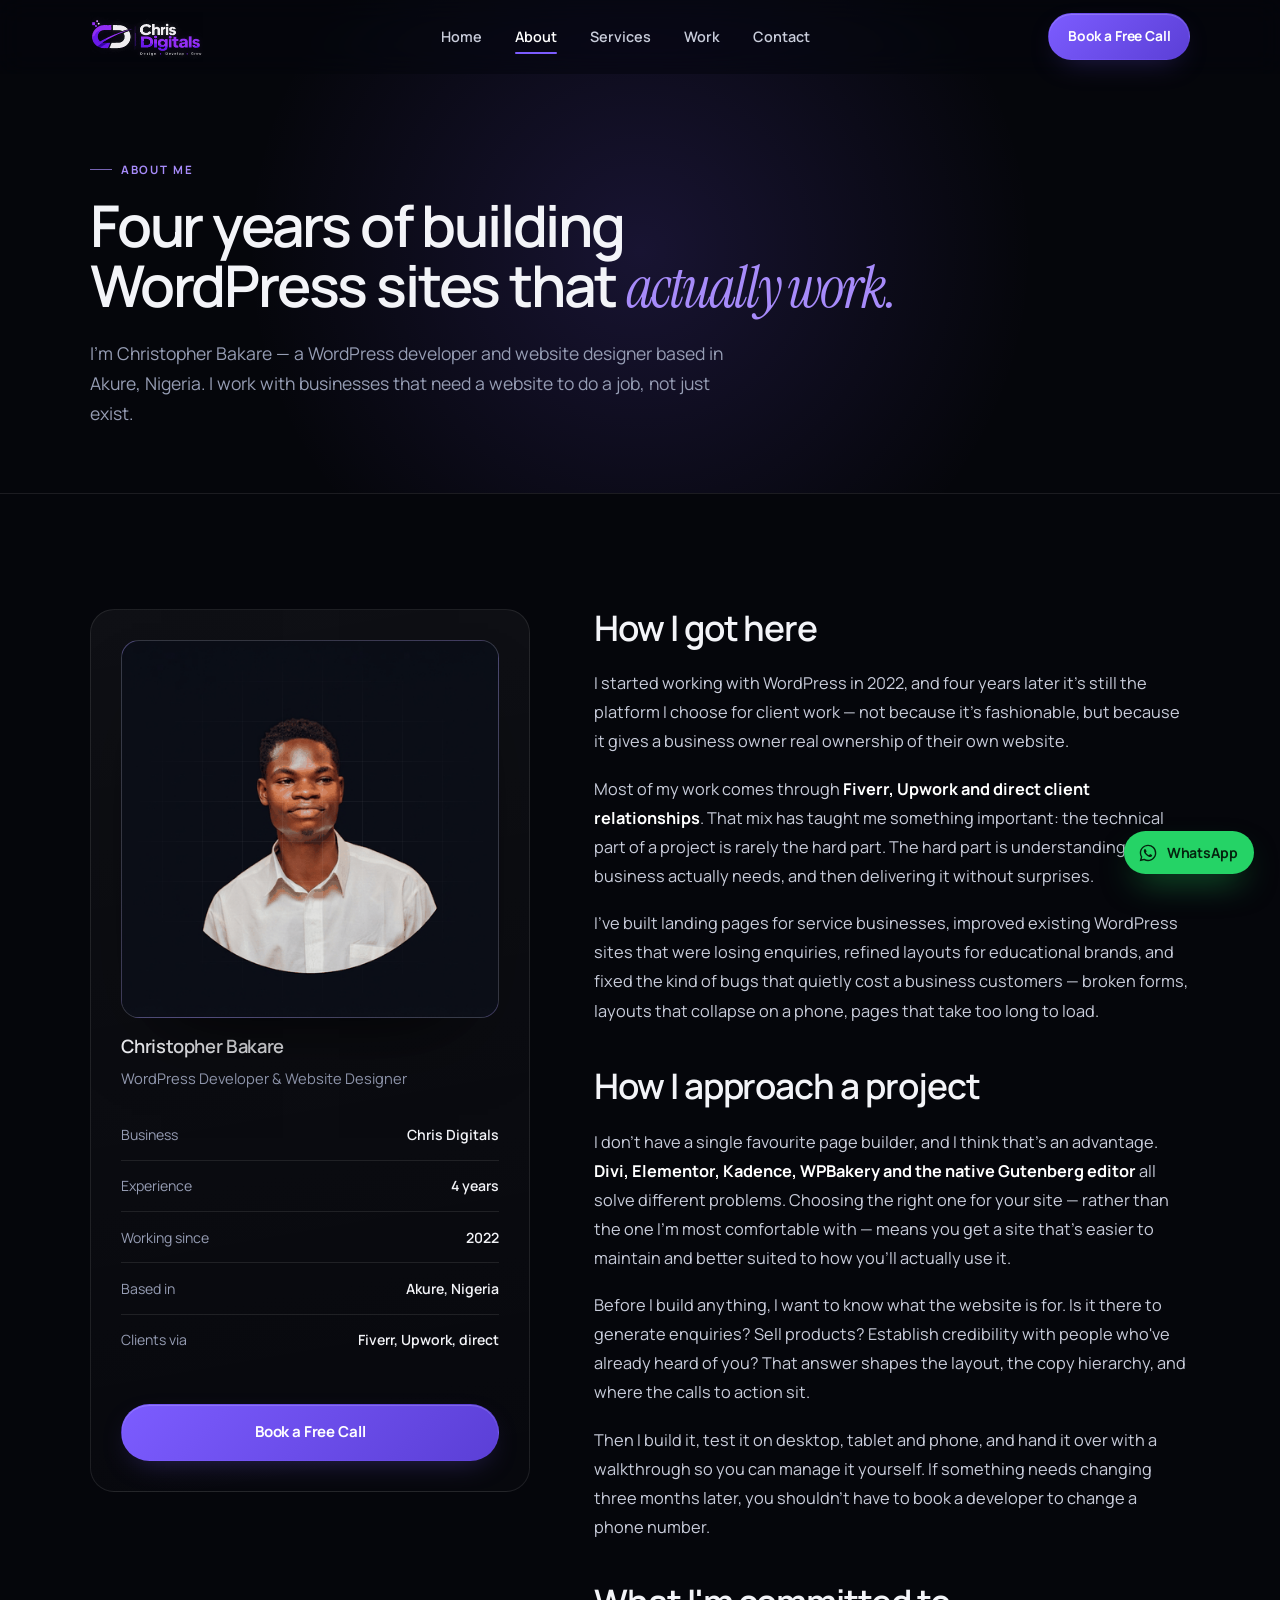
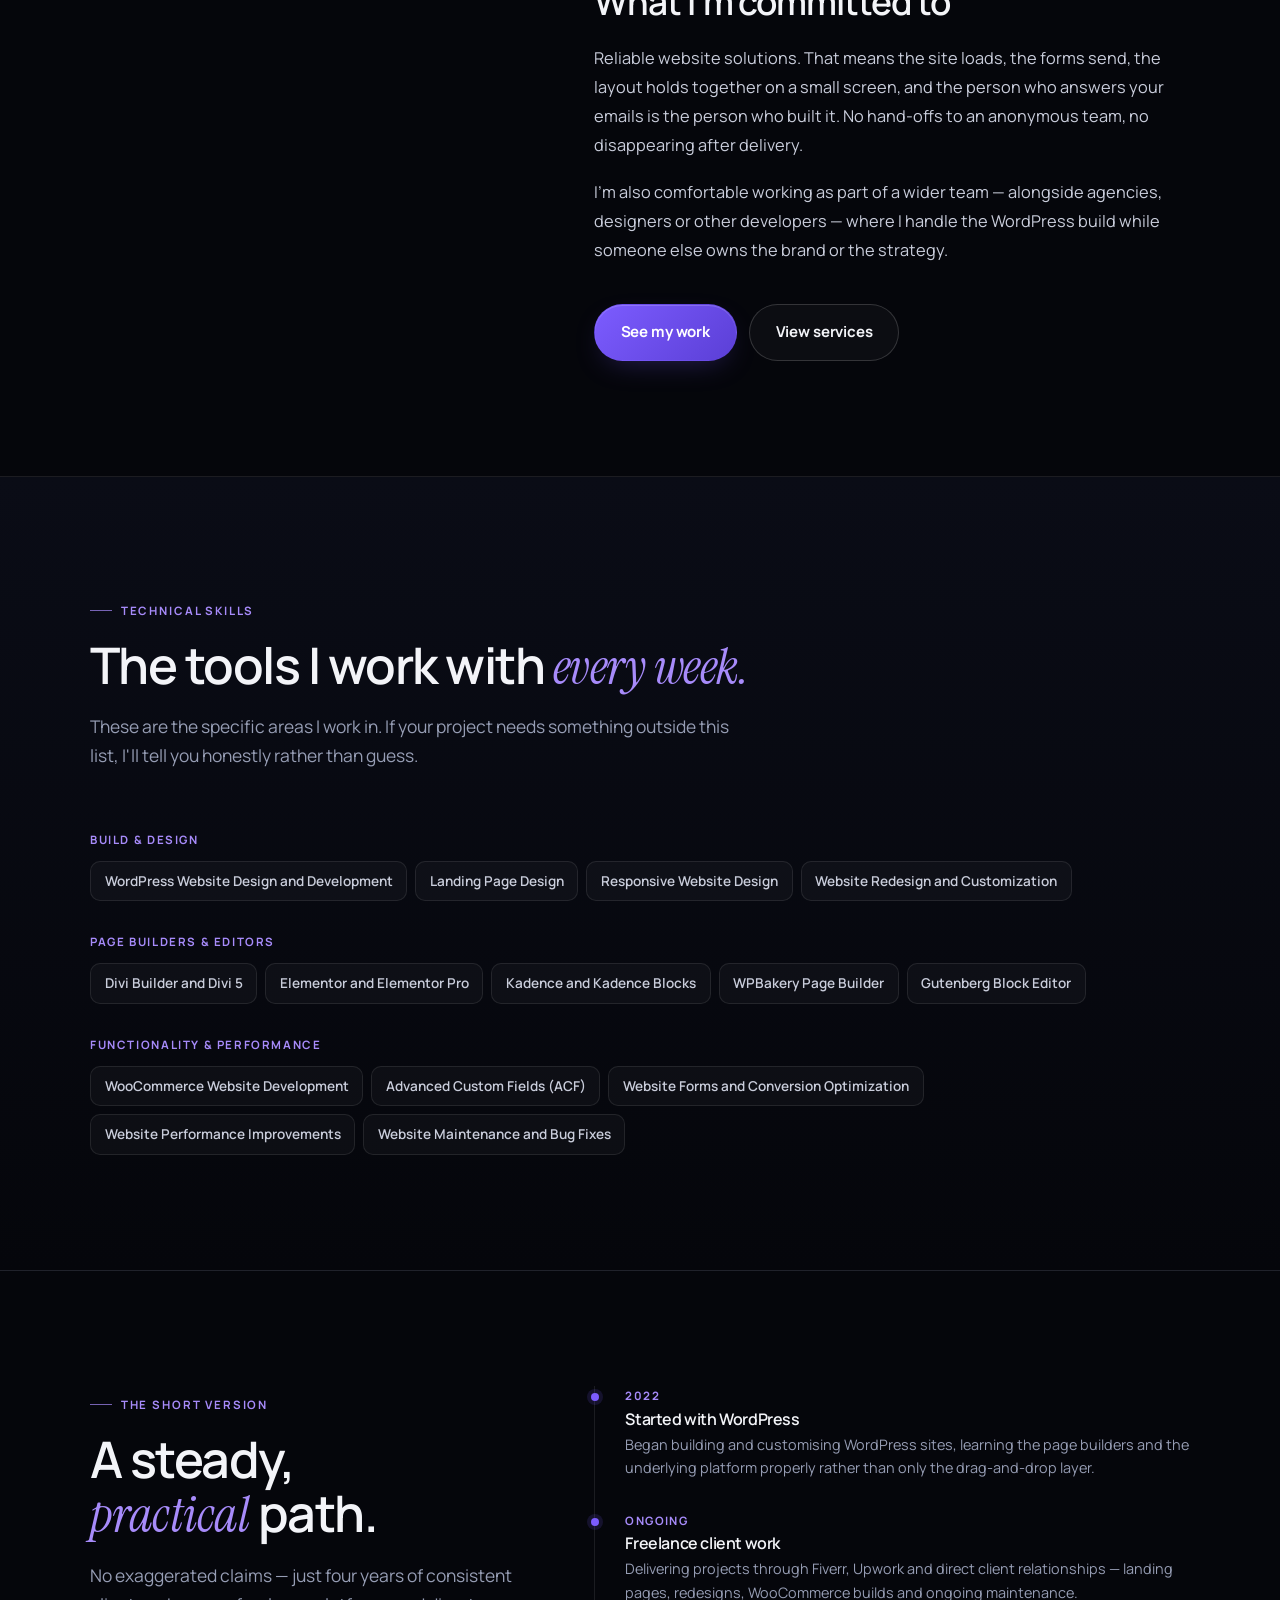
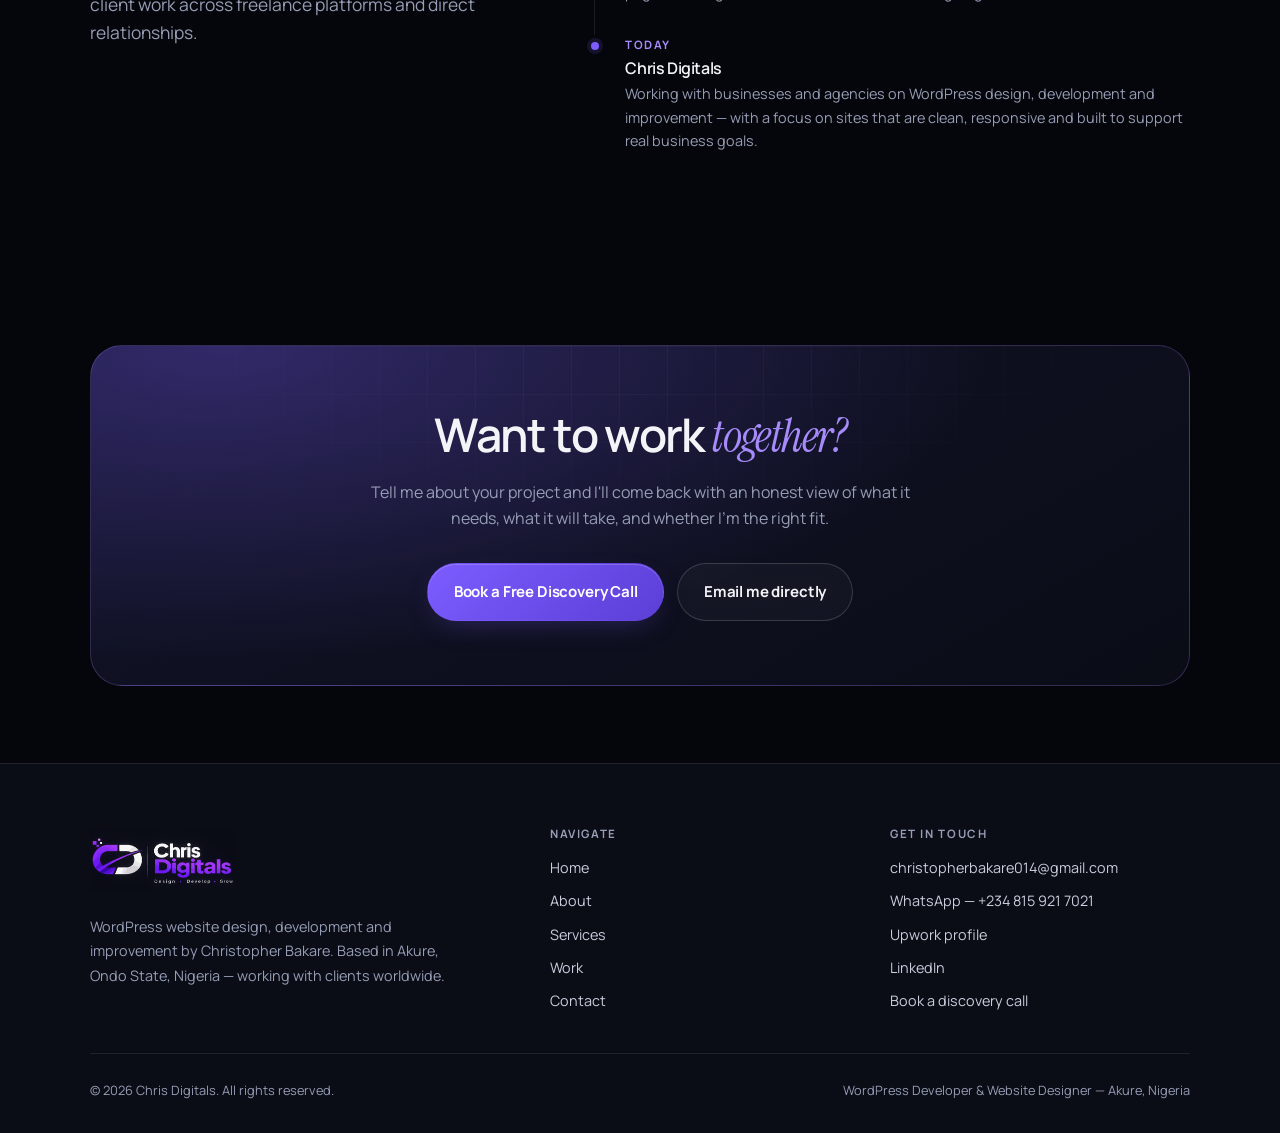
==== about.html @ 4fcf3aa7 "Initial commit: Chris Digitals portfolio website (v4) Five-page static portfolio site for Christophe" ====
<!DOCTYPE html>
<html lang="en">
<head>
<meta charset="utf-8">
<meta name="viewport" content="width=device-width, initial-scale=1">
<title>About Christopher Bakare — WordPress Developer in Akure, Nigeria</title>
<meta name="description" content="Meet Christopher Bakare, a WordPress developer and website designer with four years of practical experience. Divi, Elementor, Kadence, WooCommerce and ACF specialist working with businesses and agencies worldwide.">
<meta name="author" content="Christopher Bakare">
<meta name="robots" content="index, follow">
<link rel="canonical" href="https://chrisdigitals.com/about.html">

<meta property="og:type" content="profile">
<meta property="og:site_name" content="Chris Digitals">
<meta property="og:title" content="About Christopher Bakare — WordPress Developer">
<meta property="og:description" content="Four years of practical WordPress experience building, redesigning and improving websites for businesses worldwide.">
<meta property="og:url" content="https://chrisdigitals.com/about.html">
<meta property="og:image" content="https://chrisdigitals.com/images/og-image.jpg">
<meta name="twitter:card" content="summary_large_image">
<meta name="theme-color" content="#05060b">
<link rel="icon" href="data:image/svg+xml,%3Csvg xmlns='http://www.w3.org/2000/svg' viewBox='0 0 64 64'%3E%3Crect width='64' height='64' rx='14' fill='%237c5cff'/%3E%3Ctext x='32' y='44' font-family='Georgia,serif' font-size='34' fill='white' text-anchor='middle'%3EC%3C/text%3E%3C/svg%3E">

<link rel="preconnect" href="https://fonts.googleapis.com">
<link rel="preconnect" href="https://fonts.gstatic.com" crossorigin>
<link href="https://fonts.googleapis.com/css2?family=Manrope:wght@400;500;600;700;800&family=Instrument+Serif:ital@0;1&display=swap" rel="stylesheet">
<link rel="stylesheet" href="assets/css/styles.css">

<script type="application/ld+json">
{
  "@context": "https://schema.org",
  "@type": "Person",
  "name": "Christopher Bakare",
  "jobTitle": "WordPress Developer & Website Designer",
  "email": "christopherbakare014@gmail.com",
  "url": "https://chrisdigitals.com/about.html",
  "sameAs": ["https://linkedin.com/in/christopher-bakare-b3a78736a"],
  "worksFor": { "@type": "Organization", "name": "Chris Digitals" },
  "address": {
    "@type": "PostalAddress",
    "addressLocality": "Akure",
    "addressRegion": "Ondo State",
    "addressCountry": "NG"
  },
  "knowsAbout": [
    "WordPress Website Design and Development",
    "Divi Builder and Divi 5",
    "Elementor and Elementor Pro",
    "Kadence and Kadence Blocks",
    "WPBakery Page Builder",
    "Gutenberg Block Editor",
    "WooCommerce Website Development",
    "Advanced Custom Fields (ACF)",
    "Landing Page Design",
    "Website Redesign and Customization",
    "Website Maintenance and Bug Fixes",
    "Responsive Website Design",
    "Website Performance Improvements",
    "Website Forms and Conversion Optimization"
  ]
}
</script>
</head>
<body>
<a class="skip-link" href="#main">Skip to content</a>

<header class="site-header">
  <div class="container header__inner">
    <a class="brand" href="index.html">
      <img class="brand__logo" src="assets/images/logo-header.png" alt="Chris Digitals — WordPress Developer and Website Designer" width="113" height="50" decoding="async">
    </a>
    <nav class="nav" aria-label="Primary">
      <a class="nav__link" href="index.html">Home</a>
      <a class="nav__link" href="about.html" aria-current="page">About</a>
      <a class="nav__link" href="services.html">Services</a>
      <a class="nav__link" href="work.html">Work</a>
      <a class="nav__link" href="contact.html">Contact</a>
    </nav>
    <div class="header__actions">
      <a class="btn btn--primary btn--sm" href="contact.html">Book a Free Call</a>
      <button class="nav-toggle" type="button" aria-expanded="false" aria-controls="mobile-nav" aria-label="Open menu">
        <span></span><span></span><span></span>
      </button>
    </div>
  </div>
</header>

<nav class="mobile-nav" id="mobile-nav" aria-label="Mobile">
  <a href="index.html">Home</a>
  <a href="about.html" aria-current="page">About</a>
  <a href="services.html">Services</a>
  <a href="work.html">Work</a>
  <a href="contact.html">Contact</a>
  <a class="btn btn--primary btn--block" href="contact.html">Book a Free Discovery Call</a>
</nav>

<main id="main">

  <section class="page-hero">
    <div class="container">
      <div class="page-hero__inner">
        <span class="eyebrow">About me</span>
        <h1 class="page-hero__title">Four years of building WordPress sites that <em>actually work.</em></h1>
        <p class="page-hero__lead">
          I'm Christopher Bakare — a WordPress developer and website designer based in
          Akure, Nigeria. I work with businesses that need a website to do a job, not
          just exist.
        </p>
      </div>
    </div>
  </section>

  <section class="section">
    <div class="container">
      <div class="about-grid">
        <div class="about-side reveal">
          <div class="card">
            <div class="portrait" style="aspect-ratio:1/1;border-radius:18px;margin-bottom:1.2rem">
              <div class="portrait__grid" aria-hidden="true"></div>
              <img class="portrait__img" src="assets/images/christopher-bakare.png" alt="Christopher Bakare, WordPress Developer and Website Designer" width="500" height="500" loading="lazy" decoding="async">
            </div>
            <h2 class="card__title" style="font-size:1.15rem">Christopher Bakare</h2>
            <p class="card__text" style="margin-bottom:1.2rem">WordPress Developer &amp; Website Designer</p>

            <dl class="fact-list">
              <div class="fact"><dt>Business</dt><dd>Chris Digitals</dd></div>
              <div class="fact"><dt>Experience</dt><dd>4 years</dd></div>
              <div class="fact"><dt>Working since</dt><dd>2022</dd></div>
              <div class="fact"><dt>Based in</dt><dd>Akure, Nigeria</dd></div>
              <div class="fact"><dt>Clients via</dt><dd>Fiverr, <a href="https://www.upwork.com/freelancers/~013d6e500fb8a19889?mp_source=share" target="_blank" rel="noopener noreferrer">Upwork</a>, direct</dd></div>
            </dl>

            <a class="btn btn--primary btn--block" href="contact.html" style="margin-top:1.4rem">Book a Free Call</a>
          </div>
        </div>

        <div class="about-copy reveal">
          <h2 class="section__title" style="font-size:clamp(1.6rem,3vw,2.2rem);margin-bottom:1.4rem">
            How I got here
          </h2>

          <p>
            I started working with WordPress in 2022, and four years later it's still
            the platform I choose for client work — not because it's fashionable, but
            because it gives a business owner real ownership of their own website.
          </p>

          <p>
            Most of my work comes through <strong>Fiverr, Upwork and direct client
            relationships</strong>. That mix has taught me something important: the
            technical part of a project is rarely the hard part. The hard part is
            understanding what a business actually needs, and then delivering it
            without surprises.
          </p>

          <p>
            I've built landing pages for service businesses, improved existing
            WordPress sites that were losing enquiries, refined layouts for
            educational brands, and fixed the kind of bugs that quietly cost a
            business customers — broken forms, layouts that collapse on a phone,
            pages that take too long to load.
          </p>

          <h2 class="section__title" style="font-size:clamp(1.6rem,3vw,2.2rem);margin:2.6rem 0 1.4rem">
            How I approach a project
          </h2>

          <p>
            I don't have a single favourite page builder, and I think that's an
            advantage. <strong>Divi, Elementor, Kadence, WPBakery and the native
            Gutenberg editor</strong> all solve different problems. Choosing the right
            one for your site — rather than the one I'm most comfortable with — means
            you get a site that's easier to maintain and better suited to how you'll
            actually use it.
          </p>

          <p>
            Before I build anything, I want to know what the website is for. Is it
            there to generate enquiries? Sell products? Establish credibility with
            people who've already heard of you? That answer shapes the layout, the
            copy hierarchy, and where the calls to action sit.
          </p>

          <p>
            Then I build it, test it on desktop, tablet and phone, and hand it over
            with a walkthrough so you can manage it yourself. If something needs
            changing three months later, you shouldn't have to book a developer to
            change a phone number.
          </p>

          <h2 class="section__title" style="font-size:clamp(1.6rem,3vw,2.2rem);margin:2.6rem 0 1.4rem">
            What I'm committed to
          </h2>

          <p>
            Reliable website solutions. That means the site loads, the forms send,
            the layout holds together on a small screen, and the person who answers
            your emails is the person who built it. No hand-offs to an anonymous
            team, no disappearing after delivery.
          </p>

          <p>
            I'm also comfortable working as part of a wider team — alongside
            agencies, designers or other developers — where I handle the WordPress
            build while someone else owns the brand or the strategy.
          </p>

          <div style="margin-top:2.4rem;display:flex;flex-wrap:wrap;gap:0.8rem">
            <a class="btn btn--primary" href="work.html">See my work</a>
            <a class="btn btn--ghost" href="services.html">View services</a>
          </div>
        </div>
      </div>
    </div>
  </section>

  <!-- ============ SKILLS ============ -->
  <section class="section section--alt">
    <div class="container">
      <div class="section__head reveal">
        <span class="eyebrow">Technical skills</span>
        <h2 class="section__title">The tools I work with <em>every week.</em></h2>
        <p class="section__lead">
          These are the specific areas I work in. If your project needs something
          outside this list, I'll tell you honestly rather than guess.
        </p>
      </div>

      <div class="reveal">
        <div class="skill-group">
          <h3 class="skill-group__title">Build &amp; design</h3>
          <ul class="skill-list">
            <li>WordPress Website Design and Development</li>
            <li>Landing Page Design</li>
            <li>Responsive Website Design</li>
            <li>Website Redesign and Customization</li>
          </ul>
        </div>

        <div class="skill-group">
          <h3 class="skill-group__title">Page builders &amp; editors</h3>
          <ul class="skill-list">
            <li>Divi Builder and Divi 5</li>
            <li>Elementor and Elementor Pro</li>
            <li>Kadence and Kadence Blocks</li>
            <li>WPBakery Page Builder</li>
            <li>Gutenberg Block Editor</li>
          </ul>
        </div>

        <div class="skill-group">
          <h3 class="skill-group__title">Functionality &amp; performance</h3>
          <ul class="skill-list">
            <li>WooCommerce Website Development</li>
            <li>Advanced Custom Fields (ACF)</li>
            <li>Website Forms and Conversion Optimization</li>
            <li>Website Performance Improvements</li>
            <li>Website Maintenance and Bug Fixes</li>
          </ul>
        </div>
      </div>
    </div>
  </section>

  <!-- ============ TIMELINE ============ -->
  <section class="section">
    <div class="container">
      <div class="about-grid">
        <div class="reveal">
          <span class="eyebrow">The short version</span>
          <h2 class="section__title">A steady, <em>practical</em> path.</h2>
          <p class="section__lead">
            No exaggerated claims — just four years of consistent client work across
            freelance platforms and direct relationships.
          </p>
        </div>

        <div class="timeline reveal">
          <div class="timeline__item">
            <div class="timeline__year">2022</div>
            <h3 class="timeline__title">Started with WordPress</h3>
            <p class="timeline__text">
              Began building and customising WordPress sites, learning the page
              builders and the underlying platform properly rather than only the
              drag-and-drop layer.
            </p>
          </div>
          <div class="timeline__item">
            <div class="timeline__year">Ongoing</div>
            <h3 class="timeline__title">Freelance client work</h3>
            <p class="timeline__text">
              Delivering projects through Fiverr, Upwork and direct client
              relationships — landing pages, redesigns, WooCommerce builds and
              ongoing maintenance.
            </p>
          </div>
          <div class="timeline__item">
            <div class="timeline__year">Today</div>
            <h3 class="timeline__title">Chris Digitals</h3>
            <p class="timeline__text">
              Working with businesses and agencies on WordPress design, development
              and improvement — with a focus on sites that are clean, responsive and
              built to support real business goals.
            </p>
          </div>
        </div>
      </div>
    </div>
  </section>

  <section class="section section--tight">
    <div class="container">
      <div class="cta-band reveal">
        <h2 class="cta-band__title">Want to work <em>together?</em></h2>
        <p class="cta-band__text">
          Tell me about your project and I'll come back with an honest view of what
          it needs, what it will take, and whether I'm the right fit.
        </p>
        <div class="cta-band__actions">
          <a class="btn btn--primary" href="contact.html">Book a Free Discovery Call</a>
          <a class="btn btn--ghost" href="mailto:christopherbakare014@gmail.com">Email me directly</a>
        </div>
      </div>
    </div>
  </section>

</main>

<footer class="site-footer">
  <div class="container">
    <div class="footer__grid">
      <div>
        <a class="brand brand--footer" href="index.html">
          <img class="brand__logo" src="assets/images/logo-footer.png" alt="Chris Digitals — WordPress Developer and Website Designer" width="144" height="64" loading="lazy" decoding="async">
        </a>
        <p class="footer__about">
          WordPress website design, development and improvement by Christopher Bakare.
          Based in Akure, Ondo State, Nigeria — working with clients worldwide.
        </p>
      </div>
      <div>
        <h2 class="footer__title">Navigate</h2>
        <div class="footer__links">
          <a href="index.html">Home</a>
          <a href="about.html">About</a>
          <a href="services.html">Services</a>
          <a href="work.html">Work</a>
          <a href="contact.html">Contact</a>
        </div>
      </div>
      <div>
        <h2 class="footer__title">Get in touch</h2>
        <div class="footer__links">
          <a href="mailto:christopherbakare014@gmail.com">christopherbakare014@gmail.com</a>
          <a href="https://wa.me/2348159217021" target="_blank" rel="noopener noreferrer">WhatsApp — +234 815 921 7021</a>
          <a href="https://www.upwork.com/freelancers/~013d6e500fb8a19889?mp_source=share" target="_blank" rel="noopener noreferrer">Upwork profile</a>
          <a href="https://linkedin.com/in/christopher-bakare-b3a78736a" target="_blank" rel="noopener noreferrer">LinkedIn</a>
          <a href="contact.html">Book a discovery call</a>
        </div>
      </div>
    </div>
    <div class="footer__bottom">
      <span>&copy; <span data-year>2026</span> Chris Digitals. All rights reserved.</span>
      <span>WordPress Developer &amp; Website Designer — Akure, Nigeria</span>
    </div>
  </div>
</footer>

<a class="wa-float" href="https://wa.me/2348159217021" target="_blank" rel="noopener noreferrer" aria-label="Chat with Christopher Bakare on WhatsApp">
  <svg width="20" height="20" viewBox="0 0 24 24" fill="currentColor" aria-hidden="true"><path d="M12.04 2C6.58 2 2.13 6.45 2.13 11.91c0 1.75.46 3.46 1.32 4.96L2 22l5.25-1.38a9.9 9.9 0 004.79 1.22h.01c5.46 0 9.91-4.45 9.91-9.91 0-2.65-1.03-5.14-2.9-7.01A9.82 9.82 0 0012.04 2zm0 1.67c2.2 0 4.27.86 5.83 2.42a8.2 8.2 0 012.41 5.82c0 4.54-3.7 8.24-8.25 8.24a8.2 8.2 0 01-4.19-1.15l-.3-.18-3.12.82.83-3.04-.2-.31a8.19 8.19 0 01-1.26-4.38c0-4.54 3.7-8.24 8.25-8.24zM8.53 7.33c-.17 0-.44.06-.67.31-.23.25-.88.86-.88 2.1 0 1.23.9 2.42 1.03 2.59.13.17 1.75 2.8 4.23 3.81 2.06.84 2.48.67 2.93.63.45-.04 1.45-.59 1.65-1.16.2-.57.2-1.06.14-1.16-.06-.1-.23-.16-.48-.29-.25-.12-1.45-.72-1.68-.8-.23-.08-.39-.12-.56.13-.17.25-.64.8-.79.97-.14.16-.29.19-.54.06-.25-.12-1.05-.39-2-1.23-.74-.66-1.24-1.47-1.38-1.72-.14-.25-.02-.39.11-.51.11-.11.25-.29.37-.44.12-.14.16-.25.25-.41.08-.17.04-.31-.02-.44-.06-.12-.55-1.33-.76-1.82-.2-.48-.4-.42-.55-.42-.14 0-.3-.02-.46-.02z"/></svg>
  <span class="wa-float__label">WhatsApp</span>
</a>

<script src="assets/js/app.js" defer></script>
</body>
</html>
---- assets/css/styles.css ----
/* ==========================================================================
   Chris Digitals — Christopher Bakare
   WordPress Developer & Website Designer
   Design system + components
   --------------------------------------------------------------------------
   EDITING GUIDE
   - Colours, spacing, radii and type scale live in :root below.
   - Section styles are grouped and commented.
   - Nothing here is generated at runtime; safe to edit by hand.
   ========================================================================== */

/* ---------- 1. Tokens ---------- */
:root {
  /* Surfaces */
  --ink: #05060b;
  --navy: #0a0c16;
  --navy-2: #0e1120;
  --navy-3: #131728;
  --line: rgba(255, 255, 255, 0.09);
  --line-strong: rgba(255, 255, 255, 0.16);

  /* Text */
  --text: #f3f4f8;
  --text-soft: #c9cddb;
  --muted: #969db4;

  /* Accent */
  --violet: #7c5cff;
  --violet-2: #a78bfa;
  --violet-deep: #5b3fd6;
  --violet-glow: rgba(124, 92, 255, 0.35);

  /* Type */
  --font-sans: "Manrope", -apple-system, BlinkMacSystemFont, "Segoe UI", Roboto, Helvetica, Arial, sans-serif;
  --font-display: "Instrument Serif", "Iowan Old Style", Georgia, "Times New Roman", serif;

  /* Layout */
  --container: 1180px;
  --gutter: clamp(1.15rem, 4vw, 2.5rem);
  --radius-sm: 10px;
  --radius: 16px;
  --radius-lg: 24px;
  --radius-xl: 32px;

  /* Motion */
  --ease: cubic-bezier(0.22, 1, 0.36, 1);
  --dur: 0.55s;

  --header-h: 74px;
}

/* ---------- 2. Reset & base ---------- */
*,
*::before,
*::after { box-sizing: border-box; }

html {
  -webkit-text-size-adjust: 100%;
  scroll-behavior: smooth;
  scroll-padding-top: calc(var(--header-h) + 18px);
}

body {
  margin: 0;
  background: var(--ink);
  color: var(--text);
  font-family: var(--font-sans);
  font-size: 1rem;
  line-height: 1.65;
  font-weight: 400;
  -webkit-font-smoothing: antialiased;
  -moz-osx-font-smoothing: grayscale;
  overflow-x: hidden;
}

img, svg, video { max-width: 100%; display: block; }
img { height: auto; }

a { color: inherit; text-decoration: none; }

h1, h2, h3, h4 {
  margin: 0;
  font-weight: 600;
  line-height: 1.08;
  letter-spacing: -0.025em;
  text-wrap: balance;
}

p { margin: 0; }

ul, ol { margin: 0; padding: 0; list-style: none; }

button { font: inherit; color: inherit; }

::selection { background: var(--violet); color: #fff; }

:focus-visible {
  outline: 2px solid var(--violet-2);
  outline-offset: 3px;
  border-radius: 4px;
}

.skip-link {
  position: absolute;
  left: 1rem;
  top: -100px;
  z-index: 200;
  background: var(--violet);
  color: #fff;
  padding: 0.7rem 1.1rem;
  border-radius: 8px;
  font-weight: 700;
  transition: top 0.2s var(--ease);
}
.skip-link:focus { top: 1rem; }

/* ---------- 3. Layout helpers ---------- */
.container {
  width: 100%;
  max-width: var(--container);
  margin-inline: auto;
  padding-inline: var(--gutter);
}

.section {
  position: relative;
  padding-block: clamp(4.5rem, 9vw, 8rem);
}

.section--tight { padding-block: clamp(3rem, 6vw, 5rem); }

.section--alt {
  background: linear-gradient(180deg, var(--navy) 0%, var(--ink) 100%);
  border-block: 1px solid var(--line);
}

.section__head {
  max-width: 46rem;
  margin-bottom: clamp(2.5rem, 5vw, 4rem);
}

.section__head--center {
  margin-inline: auto;
  text-align: center;
}

.eyebrow {
  display: inline-flex;
  align-items: center;
  gap: 0.55rem;
  font-size: 0.72rem;
  font-weight: 700;
  letter-spacing: 0.16em;
  text-transform: uppercase;
  color: var(--violet-2);
  margin-bottom: 1.1rem;
}
.eyebrow::before {
  content: "";
  width: 22px;
  height: 1px;
  background: currentColor;
  opacity: 0.7;
}
.section__head--center .eyebrow::before { display: none; }

.section__title {
  font-size: clamp(2rem, 4.4vw, 3.15rem);
  letter-spacing: -0.03em;
}

.section__title em {
  font-family: var(--font-display);
  font-style: italic;
  font-weight: 400;
  letter-spacing: -0.01em;
  color: var(--violet-2);
}

.section__lead {
  margin-top: 1.15rem;
  color: var(--muted);
  font-size: clamp(1rem, 1.4vw, 1.09rem);
  max-width: 40rem;
}
.section__head--center .section__lead { margin-inline: auto; }

/* ---------- 4. Buttons ---------- */
.btn {
  --btn-bg: var(--violet);
  --btn-fg: #fff;
  position: relative;
  display: inline-flex;
  align-items: center;
  justify-content: center;
  gap: 0.6rem;
  padding: 0.95rem 1.6rem;
  border: 1px solid transparent;
  border-radius: 999px;
  background: var(--btn-bg);
  color: var(--btn-fg);
  font-size: 0.94rem;
  font-weight: 700;
  letter-spacing: -0.01em;
  cursor: pointer;
  transition: transform 0.25s var(--ease), box-shadow 0.25s var(--ease),
    background-color 0.25s var(--ease), border-color 0.25s var(--ease), color 0.25s var(--ease);
  white-space: nowrap;
}

.btn:hover { transform: translateY(-2px); }
.btn:active { transform: translateY(0); }

.btn--primary {
  background: linear-gradient(135deg, var(--violet) 0%, var(--violet-deep) 100%);
  box-shadow: 0 10px 30px -12px var(--violet-glow), inset 0 1px 0 rgba(255, 255, 255, 0.18);
}
.btn--primary:hover {
  box-shadow: 0 18px 40px -14px var(--violet-glow), inset 0 1px 0 rgba(255, 255, 255, 0.24);
}

.btn--ghost {
  background: rgba(255, 255, 255, 0.03);
  border-color: var(--line-strong);
  color: var(--text);
  backdrop-filter: blur(6px);
}
.btn--ghost:hover {
  background: rgba(255, 255, 255, 0.07);
  border-color: rgba(255, 255, 255, 0.3);
}

.btn--sm { padding: 0.7rem 1.15rem; font-size: 0.86rem; }
.btn--block { width: 100%; }

.btn .arrow {
  transition: transform 0.3s var(--ease);
}
.btn:hover .arrow { transform: translateX(3px); }

.link-arrow {
  display: inline-flex;
  align-items: center;
  gap: 0.45rem;
  font-weight: 700;
  font-size: 0.92rem;
  color: var(--violet-2);
  transition: gap 0.25s var(--ease), color 0.25s var(--ease);
}
.link-arrow:hover { gap: 0.75rem; color: #fff; }

/* ---------- 5. Header ---------- */
.site-header {
  position: fixed;
  inset: 0 0 auto 0;
  z-index: 100;
  height: var(--header-h);
  display: flex;
  align-items: center;
  background: rgba(5, 6, 11, 0.55);
  border-bottom: 1px solid transparent;
  backdrop-filter: blur(14px) saturate(140%);
  -webkit-backdrop-filter: blur(14px) saturate(140%);
  transition: background-color 0.3s var(--ease), border-color 0.3s var(--ease);
}
.site-header.is-scrolled {
  background: rgba(5, 6, 11, 0.88);
  border-bottom-color: var(--line);
}

.header__inner {
  display: flex;
  align-items: center;
  justify-content: space-between;
  gap: 1.5rem;
  width: 100%;
}

.brand {
  display: inline-flex;
  align-items: center;
  gap: 0.7rem;
  flex-shrink: 0;
  text-decoration: none;
  border-radius: 8px;
  transition: opacity 0.25s var(--ease), transform 0.25s var(--ease);
}
.brand:hover { opacity: 0.88; }
.brand:active { transform: scale(0.985); }

/* Logo image lockup — replaces the text wordmark in header + footer */
.brand__logo {
  display: block;
  width: auto;
  height: 50px;
  /* keeps the artwork crisp on retina without upscaling past its 2x source */
  max-width: 100%;
  object-fit: contain;
  object-position: left center;
}
.brand--footer .brand__logo { height: 64px; }

.nav { display: flex; align-items: center; gap: 0.35rem; }

.nav__link {
  position: relative;
  padding: 0.5rem 0.85rem;
  font-size: 0.9rem;
  font-weight: 600;
  color: var(--text-soft);
  border-radius: 8px;
  transition: color 0.2s var(--ease), background-color 0.2s var(--ease);
}
.nav__link:hover { color: #fff; background: rgba(255, 255, 255, 0.05); }
.nav__link[aria-current="page"] { color: #fff; }
.nav__link[aria-current="page"]::after {
  content: "";
  position: absolute;
  left: 0.85rem;
  right: 0.85rem;
  bottom: 0.15rem;
  height: 2px;
  border-radius: 2px;
  background: var(--violet);
}

.header__actions { display: flex; align-items: center; gap: 0.75rem; }

.nav-toggle {
  display: none;
  width: 42px;
  height: 42px;
  border: 1px solid var(--line-strong);
  border-radius: 11px;
  background: rgba(255, 255, 255, 0.03);
  cursor: pointer;
  padding: 0;
  place-items: center;
}
.nav-toggle span {
  display: block;
  width: 17px;
  height: 1.5px;
  background: var(--text);
  border-radius: 2px;
  transition: transform 0.3s var(--ease), opacity 0.2s var(--ease);
}
.nav-toggle span + span { margin-top: 4.5px; }
.nav-toggle[aria-expanded="true"] span:nth-child(1) { transform: translateY(6px) rotate(45deg); }
.nav-toggle[aria-expanded="true"] span:nth-child(2) { opacity: 0; }
.nav-toggle[aria-expanded="true"] span:nth-child(3) { transform: translateY(-6px) rotate(-45deg); }

/* Mobile drawer */
.mobile-nav {
  position: fixed;
  inset: var(--header-h) 0 auto 0;
  z-index: 99;
  background: rgba(8, 9, 17, 0.98);
  border-bottom: 1px solid var(--line);
  padding: 1.25rem var(--gutter) 1.75rem;
  display: none;
  flex-direction: column;
  gap: 0.25rem;
  backdrop-filter: blur(18px);
  max-height: calc(100dvh - var(--header-h));
  overflow-y: auto;
}
.mobile-nav.is-open { display: flex; }
.mobile-nav a {
  padding: 0.85rem 0.25rem;
  font-size: 1.05rem;
  font-weight: 600;
  color: var(--text-soft);
  border-bottom: 1px solid var(--line);
}
.mobile-nav a[aria-current="page"] { color: var(--violet-2); }
.mobile-nav .btn { margin-top: 1.1rem; }

/* ---------- 6. Hero ---------- */
.hero {
  position: relative;
  padding-top: calc(var(--header-h) + clamp(3rem, 7vw, 5.5rem));
  padding-bottom: clamp(3.5rem, 7vw, 6rem);
  overflow: hidden;
  isolation: isolate;
}

.hero__bg {
  position: absolute;
  inset: 0;
  z-index: -1;
  pointer-events: none;
}
.hero__bg::before {
  content: "";
  position: absolute;
  top: -22%;
  right: -12%;
  width: 62vw;
  height: 62vw;
  max-width: 820px;
  max-height: 820px;
  background: radial-gradient(circle at 50% 50%, rgba(124, 92, 255, 0.22) 0%, rgba(124, 92, 255, 0.06) 42%, transparent 68%);
  filter: blur(10px);
}
.hero__bg::after {
  content: "";
  position: absolute;
  inset: 0;
  background-image: linear-gradient(rgba(255, 255, 255, 0.028) 1px, transparent 1px),
    linear-gradient(90deg, rgba(255, 255, 255, 0.028) 1px, transparent 1px);
  background-size: 64px 64px;
  mask-image: radial-gradient(ellipse 80% 60% at 50% 0%, #000 20%, transparent 75%);
  -webkit-mask-image: radial-gradient(ellipse 80% 60% at 50% 0%, #000 20%, transparent 75%);
}

.hero__grid {
  display: grid;
  grid-template-columns: minmax(0, 1.08fr) minmax(0, 0.92fr);
  gap: clamp(2.5rem, 5vw, 4.5rem);
  align-items: center;
}

.hero__badge {
  display: inline-flex;
  align-items: center;
  gap: 0.6rem;
  padding: 0.42rem 0.9rem 0.42rem 0.55rem;
  border: 1px solid var(--line-strong);
  border-radius: 999px;
  background: rgba(255, 255, 255, 0.035);
  font-size: 0.78rem;
  font-weight: 600;
  color: var(--text-soft);
  margin-bottom: 1.6rem;
}
.hero__badge .dot {
  width: 7px;
  height: 7px;
  border-radius: 50%;
  background: #4ade80;
  box-shadow: 0 0 0 3px rgba(74, 222, 128, 0.16);
  animation: pulse 2.6s ease-in-out infinite;
}
@keyframes pulse {
  0%, 100% { box-shadow: 0 0 0 3px rgba(74, 222, 128, 0.16); }
  50% { box-shadow: 0 0 0 6px rgba(74, 222, 128, 0.05); }
}

.hero__title {
  font-size: clamp(2.5rem, 5.6vw, 4.15rem);
  letter-spacing: -0.038em;
  line-height: 1.02;
}
.hero__title em {
  font-family: var(--font-display);
  font-style: italic;
  font-weight: 400;
  letter-spacing: -0.015em;
  background: linear-gradient(100deg, #fff 10%, var(--violet-2) 55%, #8b6bff 95%);
  -webkit-background-clip: text;
  background-clip: text;
  color: transparent;
  padding-right: 0.06em;
}

.hero__lead {
  margin-top: 1.5rem;
  max-width: 33rem;
  font-size: clamp(1rem, 1.5vw, 1.12rem);
  color: var(--muted);
  line-height: 1.7;
}

.hero__actions {
  display: flex;
  flex-wrap: wrap;
  gap: 0.85rem;
  margin-top: 2.1rem;
}

.hero__meta {
  display: flex;
  flex-wrap: wrap;
  gap: 0.5rem 1.6rem;
  margin-top: 2.4rem;
  padding-top: 1.6rem;
  border-top: 1px solid var(--line);
}
.hero__meta li {
  display: flex;
  align-items: center;
  gap: 0.5rem;
  font-size: 0.84rem;
  color: var(--muted);
  font-weight: 500;
}
.hero__meta svg { color: var(--violet-2); flex-shrink: 0; }

/* Hero visual */
.hero__visual {
  position: relative;
  min-height: 420px;
}

.portrait {
  position: relative;
  width: min(100%, 400px);
  margin-inline: auto;
  aspect-ratio: 4 / 4.6;
  border-radius: var(--radius-xl);
  border: 1px solid var(--line-strong);
  background:
    radial-gradient(120% 90% at 20% 0%, rgba(124, 92, 255, 0.28) 0%, transparent 55%),
    radial-gradient(90% 80% at 90% 100%, rgba(91, 63, 214, 0.22) 0%, transparent 60%),
    linear-gradient(160deg, #14182b 0%, #0a0c16 100%);
  overflow: hidden;
  box-shadow: 0 40px 80px -40px rgba(0, 0, 0, 0.9), inset 0 1px 0 rgba(255, 255, 255, 0.07);
}

/* Replace the monogram block below with:
   <img src="images/christopher-bakare.jpg" alt="Christopher Bakare, WordPress developer" class="portrait__img"> */
.portrait__img {
  width: 100%;
  height: 100%;
  object-fit: cover;
}

.portrait__placeholder {
  position: absolute;
  inset: 0;
  display: grid;
  place-items: center;
  text-align: center;
  padding: 2rem;
}
.portrait__monogram {
  font-family: var(--font-display);
  font-size: clamp(5rem, 12vw, 7.5rem);
  line-height: 1;
  letter-spacing: -0.02em;
  color: rgba(255, 255, 255, 0.9);
  text-shadow: 0 20px 60px rgba(124, 92, 255, 0.5);
}
.portrait__hint {
  margin-top: 1rem;
  font-size: 0.7rem;
  letter-spacing: 0.14em;
  text-transform: uppercase;
  color: rgba(255, 255, 255, 0.42);
  font-weight: 600;
}
.portrait__grid {
  position: absolute;
  inset: 0;
  background-image: linear-gradient(rgba(255, 255, 255, 0.05) 1px, transparent 1px),
    linear-gradient(90deg, rgba(255, 255, 255, 0.05) 1px, transparent 1px);
  background-size: 40px 40px;
  mask-image: radial-gradient(circle at 50% 50%, #000 10%, transparent 72%);
  -webkit-mask-image: radial-gradient(circle at 50% 50%, #000 10%, transparent 72%);
  pointer-events: none;
}

.portrait__tag {
  position: absolute;
  left: 1rem;
  bottom: 1rem;
  right: 1rem;
  display: flex;
  align-items: center;
  justify-content: space-between;
  gap: 0.75rem;
  padding: 0.7rem 0.9rem;
  border-radius: 14px;
  background: rgba(8, 9, 17, 0.72);
  border: 1px solid var(--line-strong);
  backdrop-filter: blur(12px);
}
.portrait__tag strong { font-size: 0.85rem; display: block; letter-spacing: -0.01em; }
.portrait__tag span { font-size: 0.72rem; color: var(--muted); }
.portrait__tag .chip {
  font-size: 0.66rem;
  font-weight: 700;
  letter-spacing: 0.08em;
  text-transform: uppercase;
  color: var(--violet-2);
  border: 1px solid rgba(167, 139, 250, 0.35);
  background: rgba(124, 92, 255, 0.12);
  padding: 0.28rem 0.55rem;
  border-radius: 999px;
  white-space: nowrap;
}

/* Floating mini mockup */
.float-card {
  position: absolute;
  border-radius: 14px;
  border: 1px solid var(--line-strong);
  background: rgba(14, 17, 32, 0.92);
  backdrop-filter: blur(14px);
  box-shadow: 0 24px 50px -24px rgba(0, 0, 0, 0.95);
  padding: 0.75rem;
  animation: floaty 7s ease-in-out infinite;
}
.float-card--a {
  left: -6%;
  top: 12%;
  width: 168px;
}
.float-card--b {
  right: -4%;
  bottom: 16%;
  width: 190px;
  animation-delay: -3.2s;
}
@keyframes floaty {
  0%, 100% { transform: translateY(0); }
  50% { transform: translateY(-10px); }
}

.float-card__label {
  font-size: 0.6rem;
  letter-spacing: 0.12em;
  text-transform: uppercase;
  color: var(--muted);
  font-weight: 700;
  margin-bottom: 0.5rem;
}
.float-card__bars { display: grid; gap: 5px; }
.float-card__bars i {
  display: block;
  height: 5px;
  border-radius: 3px;
  background: rgba(255, 255, 255, 0.14);
}
.float-card__bars i:nth-child(1) { width: 78%; background: rgba(167, 139, 250, 0.75); }
.float-card__bars i:nth-child(2) { width: 100%; }
.float-card__bars i:nth-child(3) { width: 58%; }

.float-card__row {
  display: flex;
  align-items: center;
  gap: 0.5rem;
  font-size: 0.72rem;
  font-weight: 600;
  color: var(--text-soft);
}
.float-card__row + .float-card__row { margin-top: 0.45rem; }
.float-card__row .tick {
  width: 15px;
  height: 15px;
  border-radius: 50%;
  display: grid;
  place-items: center;
  background: rgba(74, 222, 128, 0.14);
  color: #4ade80;
  font-size: 0.55rem;
  flex-shrink: 0;
}

/* ---------- 7. Tool strip ---------- */
.toolstrip {
  border-block: 1px solid var(--line);
  background: var(--navy);
  padding-block: 1.5rem;
  overflow: hidden;
}
.toolstrip__inner {
  display: flex;
  align-items: center;
  gap: 2.5rem;
  flex-wrap: wrap;
  justify-content: center;
}
.toolstrip__label {
  font-size: 0.68rem;
  letter-spacing: 0.16em;
  text-transform: uppercase;
  color: var(--muted);
  font-weight: 700;
  white-space: nowrap;
}
.toolstrip__list {
  display: flex;
  flex-wrap: wrap;
  gap: 0.6rem 1.9rem;
  align-items: center;
  justify-content: center;
}
.toolstrip__list li {
  font-size: 0.9rem;
  font-weight: 700;
  letter-spacing: -0.01em;
  color: rgba(255, 255, 255, 0.55);
  transition: color 0.25s var(--ease);
}
.toolstrip__list li:hover { color: #fff; }

/* ---------- 8. Cards / grids ---------- */
.grid { display: grid; gap: 1.15rem; }
.grid--2 { grid-template-columns: repeat(2, minmax(0, 1fr)); }
.grid--3 { grid-template-columns: repeat(3, minmax(0, 1fr)); }
.grid--4 { grid-template-columns: repeat(4, minmax(0, 1fr)); }

.card {
  position: relative;
  padding: clamp(1.4rem, 2.4vw, 1.9rem);
  border: 1px solid var(--line);
  border-radius: var(--radius-lg);
  background: linear-gradient(170deg, rgba(255, 255, 255, 0.045) 0%, rgba(255, 255, 255, 0.012) 100%);
  transition: border-color 0.3s var(--ease), transform 0.3s var(--ease), background-color 0.3s var(--ease);
  overflow: hidden;
}
.card::after {
  content: "";
  position: absolute;
  inset: 0;
  border-radius: inherit;
  background: radial-gradient(420px circle at var(--mx, 50%) var(--my, 0%), rgba(124, 92, 255, 0.13), transparent 62%);
  opacity: 0;
  transition: opacity 0.4s var(--ease);
  pointer-events: none;
}
.card:hover {
  border-color: rgba(167, 139, 250, 0.34);
  transform: translateY(-3px);
}
.card:hover::after { opacity: 1; }

.card__icon {
  width: 44px;
  height: 44px;
  display: grid;
  place-items: center;
  border-radius: 12px;
  background: rgba(124, 92, 255, 0.12);
  border: 1px solid rgba(167, 139, 250, 0.22);
  color: var(--violet-2);
  margin-bottom: 1.15rem;
}

.card__title {
  font-size: 1.06rem;
  letter-spacing: -0.02em;
  margin-bottom: 0.55rem;
}
.card__text {
  font-size: 0.92rem;
  color: var(--muted);
  line-height: 1.65;
}

.card__num {
  position: absolute;
  top: 1.1rem;
  right: 1.3rem;
  font-family: var(--font-display);
  font-size: 1.5rem;
  color: rgba(255, 255, 255, 0.13);
  line-height: 1;
}

/* ---------- 9. Browser mockup (project previews) ---------- */
.mock {
  --mock-bg: #0f1220;
  --mock-accent: #7c5cff;
  --mock-soft: rgba(255, 255, 255, 0.1);
  position: relative;
  border-radius: 14px;
  overflow: hidden;
  border: 1px solid var(--line-strong);
  background: var(--mock-bg);
  box-shadow: 0 30px 60px -34px rgba(0, 0, 0, 0.95);
  aspect-ratio: 16 / 10.4;
  display: flex;
  flex-direction: column;
}

.mock__bar {
  display: flex;
  align-items: center;
  gap: 5px;
  padding: 0.5rem 0.7rem;
  background: rgba(255, 255, 255, 0.05);
  border-bottom: 1px solid rgba(255, 255, 255, 0.07);
  flex-shrink: 0;
}
.mock__bar i {
  width: 6px;
  height: 6px;
  border-radius: 50%;
  background: rgba(255, 255, 255, 0.22);
}
.mock__url {
  margin-left: 0.5rem;
  flex: 1;
  height: 12px;
  border-radius: 4px;
  background: rgba(255, 255, 255, 0.07);
  max-width: 62%;
}

.mock__body {
  flex: 1;
  padding: 0.85rem 0.95rem;
  display: flex;
  flex-direction: column;
  gap: 0.6rem;
  overflow: hidden;
}

.mock__nav {
  display: flex;
  align-items: center;
  justify-content: space-between;
  gap: 0.5rem;
}
.mock__logo {
  width: 34px;
  height: 7px;
  border-radius: 2px;
  background: var(--mock-accent);
  opacity: 0.9;
}
.mock__navlinks { display: flex; gap: 5px; }
.mock__navlinks i {
  width: 15px;
  height: 4px;
  border-radius: 2px;
  background: var(--mock-soft);
}

.mock__hero {
  display: grid;
  grid-template-columns: 1.15fr 0.85fr;
  gap: 0.6rem;
  flex: 1;
  min-height: 0;
}
.mock__copy { display: flex; flex-direction: column; justify-content: center; gap: 5px; }
.mock__h {
  height: 9px;
  border-radius: 2px;
  background: rgba(255, 255, 255, 0.82);
  width: 92%;
}
.mock__h--2 { width: 68%; }
.mock__p {
  height: 4px;
  border-radius: 2px;
  background: var(--mock-soft);
  width: 100%;
  margin-top: 2px;
}
.mock__p--2 { width: 78%; }
.mock__btn {
  margin-top: 5px;
  width: 46px;
  height: 11px;
  border-radius: 3px;
  background: var(--mock-accent);
}
.mock__img {
  border-radius: 6px;
  background:
    radial-gradient(120% 100% at 30% 10%, color-mix(in srgb, var(--mock-accent) 55%, transparent) 0%, transparent 62%),
    linear-gradient(150deg, rgba(255, 255, 255, 0.14), rgba(255, 255, 255, 0.03));
  border: 1px solid rgba(255, 255, 255, 0.08);
  min-height: 0;
}

.mock__row {
  display: grid;
  grid-template-columns: repeat(3, 1fr);
  gap: 0.45rem;
  flex-shrink: 0;
}
.mock__tile {
  height: 26px;
  border-radius: 5px;
  background: rgba(255, 255, 255, 0.055);
  border: 1px solid rgba(255, 255, 255, 0.06);
}

/* Project themes */
.mock--alevongreen { --mock-bg: #0b1a12; --mock-accent: #4ade80; }
.mock--rva { --mock-bg: #14161d; --mock-accent: #f59e0b; }
.mock--englishrose { --mock-bg: #1a1024; --mock-accent: #e879f9; }

/* ---------- 10. Project cards ---------- */
.project {
  display: grid;
  grid-template-columns: minmax(0, 1.05fr) minmax(0, 0.95fr);
  gap: clamp(1.5rem, 4vw, 3.2rem);
  align-items: center;
  padding-block: clamp(2rem, 4vw, 3rem);
  border-top: 1px solid var(--line);
}
.project:first-of-type { border-top: 0; padding-top: 0; }
.project:nth-child(even) .project__media { order: 2; }

.project__media { position: relative; }
.project__media .mock { transition: transform 0.5s var(--ease); }
.project:hover .project__media .mock { transform: translateY(-4px) scale(1.008); }

.project__index {
  font-family: var(--font-display);
  font-size: 0.95rem;
  color: var(--violet-2);
  letter-spacing: 0.06em;
  margin-bottom: 0.7rem;
  display: block;
}
.project__title {
  font-size: clamp(1.5rem, 2.6vw, 2rem);
  letter-spacing: -0.03em;
  margin-bottom: 0.85rem;
}
.project__desc {
  color: var(--muted);
  font-size: 0.97rem;
  line-height: 1.7;
  max-width: 34rem;
}
.project__tags {
  display: flex;
  flex-wrap: wrap;
  gap: 0.4rem;
  margin-top: 1.3rem;
}
.tag {
  font-size: 0.72rem;
  font-weight: 600;
  letter-spacing: 0.01em;
  padding: 0.32rem 0.65rem;
  border-radius: 999px;
  border: 1px solid var(--line-strong);
  background: rgba(255, 255, 255, 0.035);
  color: var(--text-soft);
}
.project__actions {
  display: flex;
  flex-wrap: wrap;
  gap: 0.7rem;
  margin-top: 1.6rem;
  align-items: center;
}
.project__note {
  font-size: 0.76rem;
  color: var(--muted);
  margin-top: 0.9rem;
  display: flex;
  align-items: center;
  gap: 0.4rem;
}

/* Real screenshot replacement for .mock — see SETUP-GUIDE.md */
.project__shot {
  width: 100%;
  border-radius: 14px;
  border: 1px solid var(--line-strong);
  box-shadow: 0 30px 60px -34px rgba(0, 0, 0, 0.95);
  display: block;
}

.btn[disabled] {
  opacity: 0.5;
  cursor: not-allowed;
  transform: none !important;
}

/* ---------- 11. Why me / feature list ---------- */
.feature {
  display: flex;
  gap: 1rem;
  padding: 1.35rem 0;
  border-bottom: 1px solid var(--line);
}
.feature:last-child { border-bottom: 0; }
.feature__num {
  font-family: var(--font-display);
  font-size: 1.05rem;
  color: var(--violet-2);
  flex-shrink: 0;
  width: 2rem;
  padding-top: 0.1rem;
}
.feature__title { font-size: 1rem; margin-bottom: 0.3rem; letter-spacing: -0.015em; }
.feature__text { font-size: 0.9rem; color: var(--muted); line-height: 1.6; }

/* ---------- 12. Testimonial ---------- */
.quote {
  position: relative;
  max-width: 56rem;
  margin-inline: auto;
  padding: clamp(2rem, 4.5vw, 3.4rem);
  border: 1px solid var(--line-strong);
  border-radius: var(--radius-xl);
  background:
    radial-gradient(90% 120% at 0% 0%, rgba(124, 92, 255, 0.14) 0%, transparent 55%),
    linear-gradient(170deg, rgba(255, 255, 255, 0.05), rgba(255, 255, 255, 0.012));
  text-align: center;
}
.quote__mark {
  font-family: var(--font-display);
  font-size: 4rem;
  line-height: 0.6;
  color: var(--violet);
  opacity: 0.55;
  display: block;
  margin-bottom: 1.2rem;
}
.quote__text {
  font-family: var(--font-display);
  font-size: clamp(1.35rem, 2.7vw, 1.95rem);
  line-height: 1.42;
  letter-spacing: -0.01em;
  color: #fff;
  text-wrap: pretty;
}
.quote__meta {
  margin-top: 1.9rem;
  display: flex;
  flex-direction: column;
  align-items: center;
  gap: 0.55rem;
}
.quote__source {
  display: inline-flex;
  align-items: center;
  gap: 0.5rem;
  font-size: 0.8rem;
  font-weight: 700;
  color: var(--text-soft);
}
.quote__verified {
  display: inline-flex;
  align-items: center;
  gap: 0.35rem;
  font-size: 0.7rem;
  font-weight: 700;
  letter-spacing: 0.06em;
  text-transform: uppercase;
  color: #4ade80;
  border: 1px solid rgba(74, 222, 128, 0.3);
  background: rgba(74, 222, 128, 0.08);
  padding: 0.25rem 0.6rem;
  border-radius: 999px;
}
.quote__date { font-size: 0.78rem; color: var(--muted); }

/* ---------- 13. CTA band ---------- */
.cta-band {
  position: relative;
  overflow: hidden;
  border-radius: var(--radius-xl);
  border: 1px solid rgba(167, 139, 250, 0.24);
  background:
    radial-gradient(120% 160% at 12% 0%, rgba(124, 92, 255, 0.3) 0%, transparent 58%),
    linear-gradient(150deg, #12142a 0%, #0a0c16 100%);
  padding: clamp(2.2rem, 5vw, 4rem);
  text-align: center;
}
.cta-band::before {
  content: "";
  position: absolute;
  inset: 0;
  background-image: linear-gradient(rgba(255, 255, 255, 0.04) 1px, transparent 1px),
    linear-gradient(90deg, rgba(255, 255, 255, 0.04) 1px, transparent 1px);
  background-size: 48px 48px;
  mask-image: radial-gradient(ellipse 70% 80% at 50% 0%, #000, transparent 72%);
  -webkit-mask-image: radial-gradient(ellipse 70% 80% at 50% 0%, #000, transparent 72%);
  pointer-events: none;
}
.cta-band > * { position: relative; }
.cta-band__title {
  font-size: clamp(1.8rem, 4vw, 2.9rem);
  letter-spacing: -0.035em;
  max-width: 22ch;
  margin-inline: auto;
}
.cta-band__title em {
  font-family: var(--font-display);
  font-style: italic;
  font-weight: 400;
  color: var(--violet-2);
}
.cta-band__text {
  margin: 1.1rem auto 0;
  max-width: 34rem;
  color: var(--muted);
  font-size: 1rem;
}
.cta-band__actions {
  display: flex;
  flex-wrap: wrap;
  gap: 0.8rem;
  justify-content: center;
  margin-top: 2rem;
}

/* ---------- 14. Footer ---------- */
.site-footer {
  border-top: 1px solid var(--line);
  background: var(--navy);
  padding-block: clamp(2.8rem, 5vw, 4rem) 2rem;
}
.footer__grid {
  display: grid;
  grid-template-columns: 1.4fr 1fr 1fr;
  gap: 2.5rem;
  padding-bottom: 2.5rem;
  border-bottom: 1px solid var(--line);
}
.footer__about {
  max-width: 24rem;
  color: var(--muted);
  font-size: 0.9rem;
  margin-top: 1rem;
  line-height: 1.7;
}
.footer__title {
  font-size: 0.72rem;
  letter-spacing: 0.14em;
  text-transform: uppercase;
  color: var(--muted);
  font-weight: 700;
  margin-bottom: 1rem;
}
.footer__links { display: grid; gap: 0.6rem; }
.footer__links a {
  font-size: 0.9rem;
  color: var(--text-soft);
  transition: color 0.2s var(--ease);
  width: fit-content;
}
.footer__links a:hover { color: var(--violet-2); }
.footer__bottom {
  display: flex;
  flex-wrap: wrap;
  gap: 1rem;
  justify-content: space-between;
  align-items: center;
  padding-top: 1.6rem;
  font-size: 0.8rem;
  color: var(--muted);
}
.footer__bottom a { color: var(--text-soft); }
.footer__bottom a:hover { color: var(--violet-2); }

/* ---------- 15. Page hero (inner pages) ---------- */
.page-hero {
  position: relative;
  padding-top: calc(var(--header-h) + clamp(3rem, 6vw, 5rem));
  padding-bottom: clamp(2.5rem, 5vw, 4rem);
  overflow: hidden;
  border-bottom: 1px solid var(--line);
}
.page-hero::before {
  content: "";
  position: absolute;
  top: -40%;
  left: 50%;
  transform: translateX(-50%);
  width: 70vw;
  height: 70vw;
  max-width: 900px;
  max-height: 900px;
  background: radial-gradient(circle, rgba(124, 92, 255, 0.16) 0%, transparent 62%);
  pointer-events: none;
}
.page-hero__inner { position: relative; max-width: 52rem; }
.page-hero__title {
  font-size: clamp(2.2rem, 5vw, 3.6rem);
  letter-spacing: -0.038em;
  line-height: 1.04;
}
.page-hero__title em {
  font-family: var(--font-display);
  font-style: italic;
  font-weight: 400;
  color: var(--violet-2);
}
.page-hero__lead {
  margin-top: 1.3rem;
  color: var(--muted);
  font-size: clamp(1rem, 1.5vw, 1.1rem);
  max-width: 40rem;
  line-height: 1.7;
}

/* ---------- 16. About page ---------- */
.about-grid {
  display: grid;
  grid-template-columns: minmax(0, 0.85fr) minmax(0, 1.15fr);
  gap: clamp(2rem, 5vw, 4rem);
  align-items: start;
}
.about-copy p + p { margin-top: 1.15rem; }
.about-copy p {
  color: var(--text-soft);
  font-size: 1.02rem;
  line-height: 1.78;
}
.about-copy strong { color: #fff; font-weight: 700; }

.about-side {
  position: sticky;
  top: calc(var(--header-h) + 2rem);
  display: grid;
  gap: 1rem;
}

.fact-list { display: grid; gap: 0; }
.fact {
  display: flex;
  justify-content: space-between;
  gap: 1rem;
  padding: 0.85rem 0;
  border-bottom: 1px solid var(--line);
  font-size: 0.88rem;
}
.fact:last-child { border-bottom: 0; }
.fact dt { color: var(--muted); }
.fact dd { margin: 0; font-weight: 600; text-align: right; color: var(--text); }

.skill-group + .skill-group { margin-top: 2.2rem; }
.skill-group__title {
  font-size: 0.72rem;
  letter-spacing: 0.14em;
  text-transform: uppercase;
  color: var(--violet-2);
  font-weight: 700;
  margin-bottom: 0.9rem;
}
.skill-list { display: flex; flex-wrap: wrap; gap: 0.5rem; }
.skill-list li {
  font-size: 0.85rem;
  font-weight: 600;
  padding: 0.5rem 0.85rem;
  border-radius: 10px;
  border: 1px solid var(--line);
  background: rgba(255, 255, 255, 0.03);
  color: var(--text-soft);
  transition: border-color 0.25s var(--ease), color 0.25s var(--ease), background-color 0.25s var(--ease);
}
.skill-list li:hover {
  border-color: rgba(167, 139, 250, 0.4);
  color: #fff;
  background: rgba(124, 92, 255, 0.1);
}

.timeline { display: grid; gap: 0; }
.timeline__item {
  position: relative;
  padding: 0 0 1.9rem 1.9rem;
  border-left: 1px solid var(--line);
}
.timeline__item:last-child { padding-bottom: 0; border-left-color: transparent; }
.timeline__item::before {
  content: "";
  position: absolute;
  left: -4.5px;
  top: 0.45rem;
  width: 8px;
  height: 8px;
  border-radius: 50%;
  background: var(--violet);
  box-shadow: 0 0 0 4px rgba(124, 92, 255, 0.14);
}
.timeline__year {
  font-size: 0.72rem;
  letter-spacing: 0.12em;
  text-transform: uppercase;
  color: var(--violet-2);
  font-weight: 700;
  margin-bottom: 0.35rem;
}
.timeline__title { font-size: 1rem; margin-bottom: 0.3rem; }
.timeline__text { font-size: 0.9rem; color: var(--muted); line-height: 1.65; }

/* ---------- 17. Services page ---------- */
.service-card { display: flex; flex-direction: column; }
.service-card .card__text { flex: 1; }
.service-card__list {
  margin-top: 1.1rem;
  display: grid;
  gap: 0.45rem;
  padding-top: 1.1rem;
  border-top: 1px solid var(--line);
}
.service-card__list li {
  display: flex;
  gap: 0.5rem;
  font-size: 0.83rem;
  color: var(--text-soft);
  align-items: flex-start;
}
.service-card__list li::before {
  content: "";
  width: 5px;
  height: 5px;
  border-radius: 50%;
  background: var(--violet-2);
  margin-top: 0.5rem;
  flex-shrink: 0;
}

.process { display: grid; grid-template-columns: repeat(4, 1fr); gap: 1.15rem; }
.process__step {
  padding: 1.5rem 1.3rem;
  border: 1px solid var(--line);
  border-radius: var(--radius);
  background: rgba(255, 255, 255, 0.025);
}
.process__num {
  font-family: var(--font-display);
  font-size: 1.6rem;
  color: var(--violet-2);
  line-height: 1;
  margin-bottom: 0.8rem;
}
.process__title { font-size: 0.98rem; margin-bottom: 0.4rem; }
.process__text { font-size: 0.85rem; color: var(--muted); line-height: 1.6; }

/* ---------- 18. Contact page ---------- */
.contact-grid {
  display: grid;
  grid-template-columns: minmax(0, 1.25fr) minmax(0, 0.75fr);
  gap: clamp(1.5rem, 4vw, 3rem);
  align-items: start;
}

.form-card {
  padding: clamp(1.4rem, 3vw, 2.4rem);
  border: 1px solid var(--line-strong);
  border-radius: var(--radius-xl);
  background: linear-gradient(170deg, rgba(255, 255, 255, 0.05), rgba(255, 255, 255, 0.012));
}

.form-grid {
  display: grid;
  grid-template-columns: repeat(2, minmax(0, 1fr));
  gap: 1.05rem;
}
.field { display: flex; flex-direction: column; gap: 0.4rem; }
.field--full { grid-column: 1 / -1; }

.field label {
  font-size: 0.8rem;
  font-weight: 700;
  letter-spacing: 0.01em;
  color: var(--text-soft);
}
.field label .req { color: var(--violet-2); }
.field label .opt {
  font-weight: 500;
  color: var(--muted);
  font-size: 0.74rem;
  margin-left: 0.25rem;
}

.field input,
.field select,
.field textarea {
  width: 100%;
  padding: 0.8rem 0.9rem;
  border-radius: 11px;
  border: 1px solid var(--line-strong);
  background: rgba(5, 6, 11, 0.55);
  color: var(--text);
  font-family: inherit;
  font-size: 0.92rem;
  line-height: 1.5;
  transition: border-color 0.2s var(--ease), box-shadow 0.2s var(--ease), background-color 0.2s var(--ease);
  appearance: none;
}
.field textarea { resize: vertical; min-height: 130px; }
.field select {
  background-image: url("data:image/svg+xml,%3Csvg xmlns='http://www.w3.org/2000/svg' width='12' height='8' viewBox='0 0 12 8'%3E%3Cpath d='M1 1.5L6 6.5L11 1.5' stroke='%23969db4' stroke-width='1.6' fill='none' stroke-linecap='round'/%3E%3C/svg%3E");
  background-repeat: no-repeat;
  background-position: right 0.9rem center;
  padding-right: 2.2rem;
  cursor: pointer;
}
.field select option { background: #0e1120; color: var(--text); }

.field input::placeholder,
.field textarea::placeholder { color: rgba(150, 157, 180, 0.65); }

.field input:hover,
.field select:hover,
.field textarea:hover { border-color: rgba(255, 255, 255, 0.26); }

.field input:focus,
.field select:focus,
.field textarea:focus {
  outline: none;
  border-color: var(--violet);
  box-shadow: 0 0 0 3px rgba(124, 92, 255, 0.18);
  background: rgba(5, 6, 11, 0.8);
}

.field input[aria-invalid="true"],
.field select[aria-invalid="true"],
.field textarea[aria-invalid="true"] {
  border-color: #f87171;
  box-shadow: 0 0 0 3px rgba(248, 113, 113, 0.14);
}

.field__error {
  font-size: 0.76rem;
  color: #fca5a5;
  min-height: 0;
  display: none;
}
.field__error.is-visible { display: block; }

.field__hint { font-size: 0.74rem; color: var(--muted); }

.checkbox {
  display: flex;
  gap: 0.7rem;
  align-items: flex-start;
  font-size: 0.84rem;
  color: var(--text-soft);
  line-height: 1.55;
  cursor: pointer;
}
.checkbox input {
  width: 18px;
  height: 18px;
  margin: 0.15rem 0 0;
  flex-shrink: 0;
  accent-color: var(--violet);
  cursor: pointer;
}
.checkbox a { color: var(--violet-2); text-decoration: underline; text-underline-offset: 2px; }

.form-note {
  margin-top: 1rem;
  font-size: 0.78rem;
  color: var(--muted);
  line-height: 1.6;
}

.form-status {
  display: none;
  margin-top: 1.2rem;
  padding: 0.95rem 1.1rem;
  border-radius: 12px;
  font-size: 0.88rem;
  line-height: 1.6;
  border: 1px solid transparent;
}
.form-status.is-visible { display: block; }
.form-status--ok {
  background: rgba(74, 222, 128, 0.09);
  border-color: rgba(74, 222, 128, 0.32);
  color: #bbf7d0;
}
.form-status--err {
  background: rgba(248, 113, 113, 0.09);
  border-color: rgba(248, 113, 113, 0.32);
  color: #fecaca;
}
.form-status--info {
  background: rgba(124, 92, 255, 0.1);
  border-color: rgba(167, 139, 250, 0.32);
  color: #ddd6fe;
}

.contact-side { display: grid; gap: 1rem; }

.contact-item {
  display: flex;
  gap: 0.9rem;
  align-items: flex-start;
  padding: 1.1rem 1.2rem;
  border: 1px solid var(--line);
  border-radius: var(--radius);
  background: rgba(255, 255, 255, 0.025);
  transition: border-color 0.25s var(--ease);
}
.contact-item:hover { border-color: rgba(167, 139, 250, 0.32); }
.contact-item__icon {
  width: 36px;
  height: 36px;
  border-radius: 10px;
  display: grid;
  place-items: center;
  background: rgba(124, 92, 255, 0.12);
  color: var(--violet-2);
  flex-shrink: 0;
}
.contact-item__label {
  font-size: 0.7rem;
  letter-spacing: 0.12em;
  text-transform: uppercase;
  color: var(--muted);
  font-weight: 700;
  margin-bottom: 0.2rem;
}
.contact-item__value { font-size: 0.92rem; font-weight: 600; word-break: break-word; }
.contact-item__value a:hover { color: var(--violet-2); }

.booking-slot {
  border: 1px dashed rgba(167, 139, 250, 0.4);
  border-radius: var(--radius);
  padding: 1.2rem;
  background: rgba(124, 92, 255, 0.05);
}
.booking-slot__title { font-size: 0.92rem; margin-bottom: 0.4rem; }
.booking-slot__text { font-size: 0.82rem; color: var(--muted); line-height: 1.6; }
.booking-slot iframe { width: 100%; border: 0; border-radius: 12px; min-height: 620px; }

/* ---------- 19. Reveal animation ---------- */
.reveal {
  opacity: 0;
  transform: translateY(18px);
  transition: opacity 0.7s var(--ease), transform 0.7s var(--ease);
  will-change: opacity, transform;
}
.reveal.is-in { opacity: 1; transform: none; }

@media (prefers-reduced-motion: reduce) {
  html { scroll-behavior: auto; }
  *, *::before, *::after {
    animation-duration: 0.001ms !important;
    animation-iteration-count: 1 !important;
    transition-duration: 0.001ms !important;
  }
  .reveal { opacity: 1; transform: none; }
}

/* ---------- 20. Responsive ---------- */
@media (max-width: 1024px) {
  .hero__grid { grid-template-columns: 1fr; gap: 3rem; }
  .hero__visual { min-height: 0; max-width: 440px; margin-inline: auto; width: 100%; }
  .float-card--a { left: -2%; }
  .float-card--b { right: -2%; }
  .grid--4 { grid-template-columns: repeat(2, minmax(0, 1fr)); }
  .process { grid-template-columns: repeat(2, 1fr); }
  .about-grid { grid-template-columns: 1fr; }
  .about-side { position: static; }
  .contact-grid { grid-template-columns: 1fr; }
  .footer__grid { grid-template-columns: 1fr 1fr; }
  .project { grid-template-columns: 1fr; gap: 1.6rem; }
  .project:nth-child(even) .project__media { order: 0; }
}

@media (max-width: 860px) {
  .nav { display: none; }
  .nav-toggle { display: grid; }
  .header__actions .btn { display: none; }
  .grid--3 { grid-template-columns: repeat(2, minmax(0, 1fr)); }
  .brand__logo { height: 38px; }
}

@media (max-width: 640px) {
  :root { --header-h: 66px; }
  .grid--2, .grid--3, .grid--4 { grid-template-columns: 1fr; }
  .process { grid-template-columns: 1fr; }
  .form-grid { grid-template-columns: 1fr; }
  .footer__grid { grid-template-columns: 1fr; gap: 2rem; }
  .hero__actions .btn { width: 100%; }
  .hero__meta { gap: 0.6rem 1.2rem; }
  .float-card { display: none; }
  .quote { padding: 1.6rem 1.2rem; }
  .cta-band__actions .btn { width: 100%; }
  .project__actions .btn { width: 100%; }
  .toolstrip__inner { gap: 1rem; }
  .toolstrip__list { gap: 0.5rem 1.2rem; }
  .toolstrip__list li { font-size: 0.82rem; }
}

/* ---------- 21. Live project screenshots ---------- */
.card__shot-link { display: block; }
.card__shot {
  display: block;
  width: 100%;
  height: auto;
  border-bottom: 1px solid var(--line);
  background: var(--navy-2);
}
.card__title-link { color: inherit; }
.card__title-link:hover { color: var(--violet-2); }

.project__shot-link { display: block; }
.project__shot-link .project__shot { transition: transform 0.5s var(--ease); }
.project__shot-link:hover .project__shot { transform: translateY(-4px) scale(1.008); }

/* ---------- 22. Floating WhatsApp button ---------- */
.wa-float {
  position: fixed;
  right: clamp(0.9rem, 3vw, 1.6rem);
  bottom: clamp(0.9rem, 3vw, 1.6rem);
  z-index: 90;
  display: inline-flex;
  align-items: center;
  gap: 0.55rem;
  padding: 0.72rem 1.05rem 0.72rem 0.85rem;
  border-radius: 999px;
  background: #25d366;
  color: #05230f;
  font-family: var(--font-sans);
  font-weight: 700;
  font-size: 0.88rem;
  letter-spacing: -0.01em;
  line-height: 1;
  box-shadow: 0 16px 34px -12px rgba(37, 211, 102, 0.55), 0 6px 18px rgba(0, 0, 0, 0.4);
  transition: transform 0.25s var(--ease), box-shadow 0.25s var(--ease);
}
.wa-float:hover {
  transform: translateY(-3px);
  box-shadow: 0 22px 44px -14px rgba(37, 211, 102, 0.7), 0 8px 22px rgba(0, 0, 0, 0.45);
}
.wa-float svg { flex-shrink: 0; }
.wa-float__label { white-space: nowrap; }

@media (max-width: 640px) {
  .wa-float { padding: 0.8rem; }
  .wa-float__label { display: none; }
}

/* Decorative hero cards would sit under the fixed WhatsApp button on short viewports */
@media (max-height: 760px) {
  .float-card { display: none; }
}
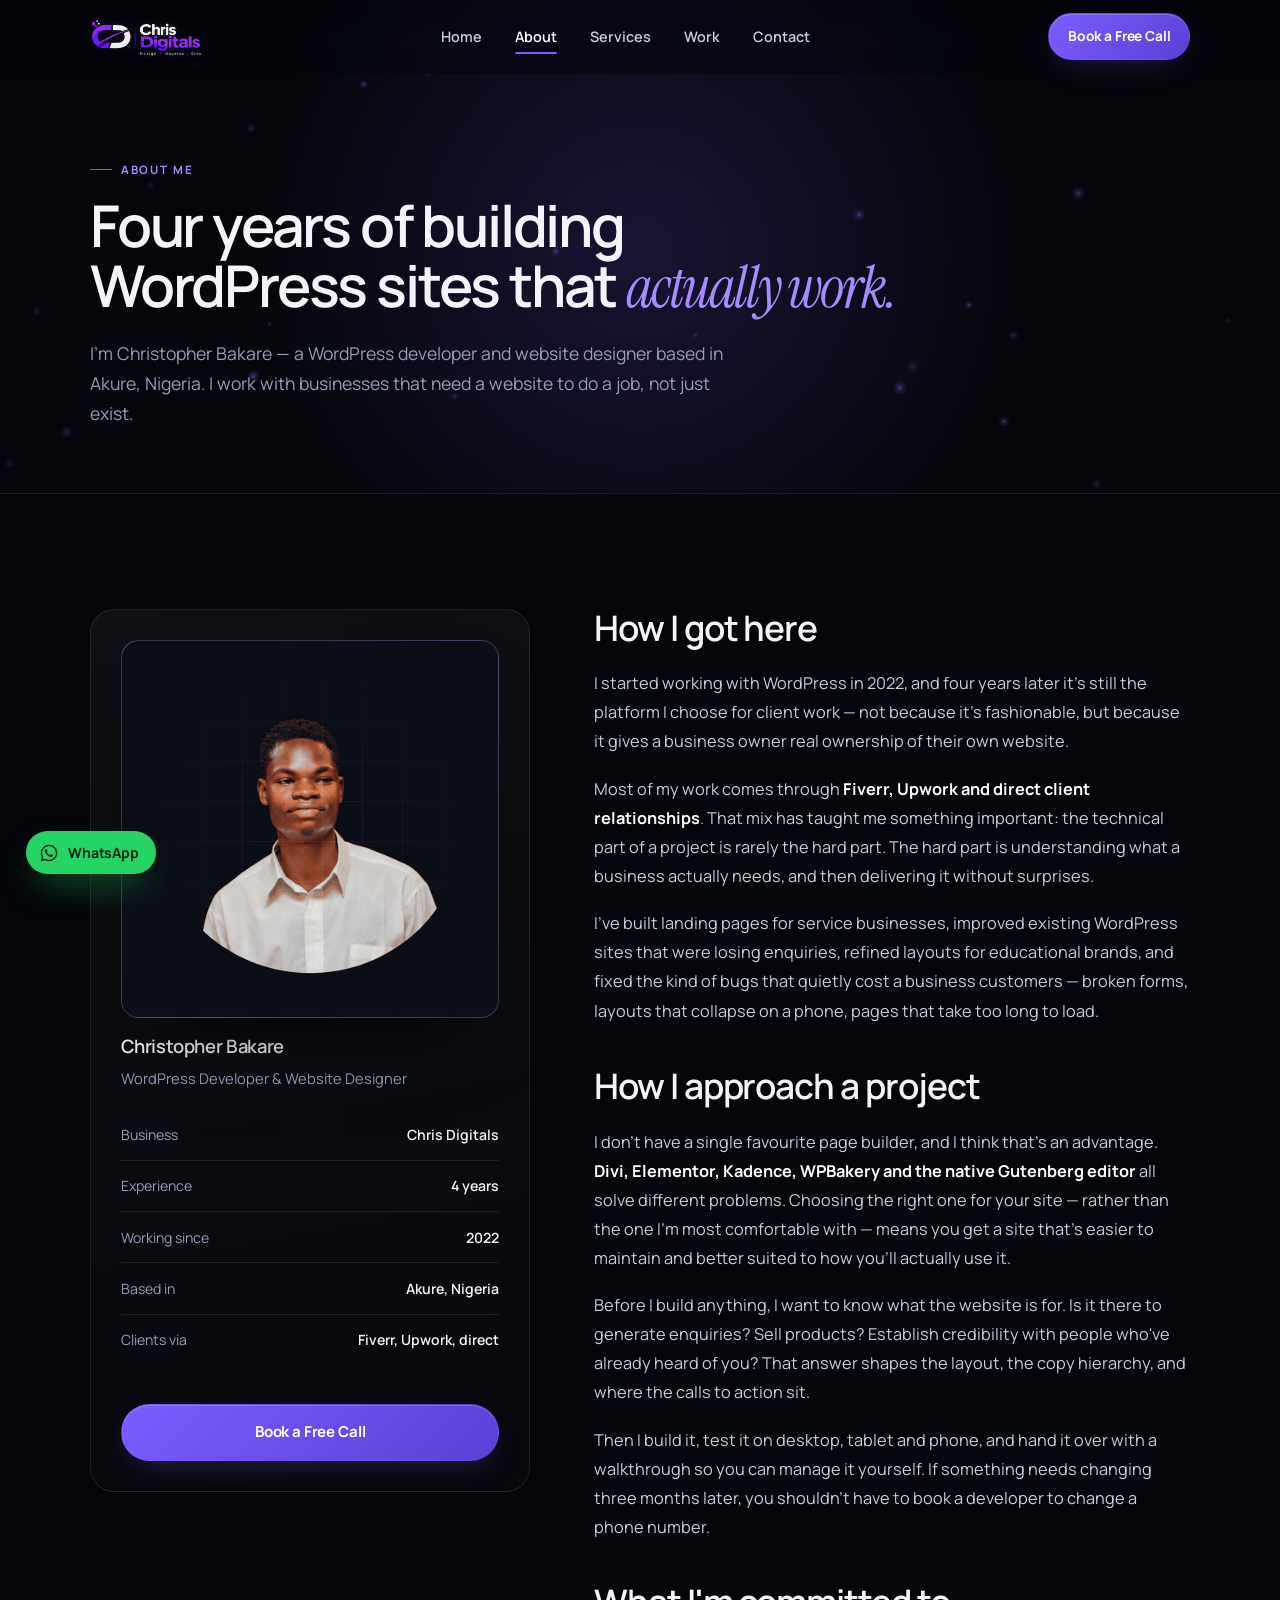
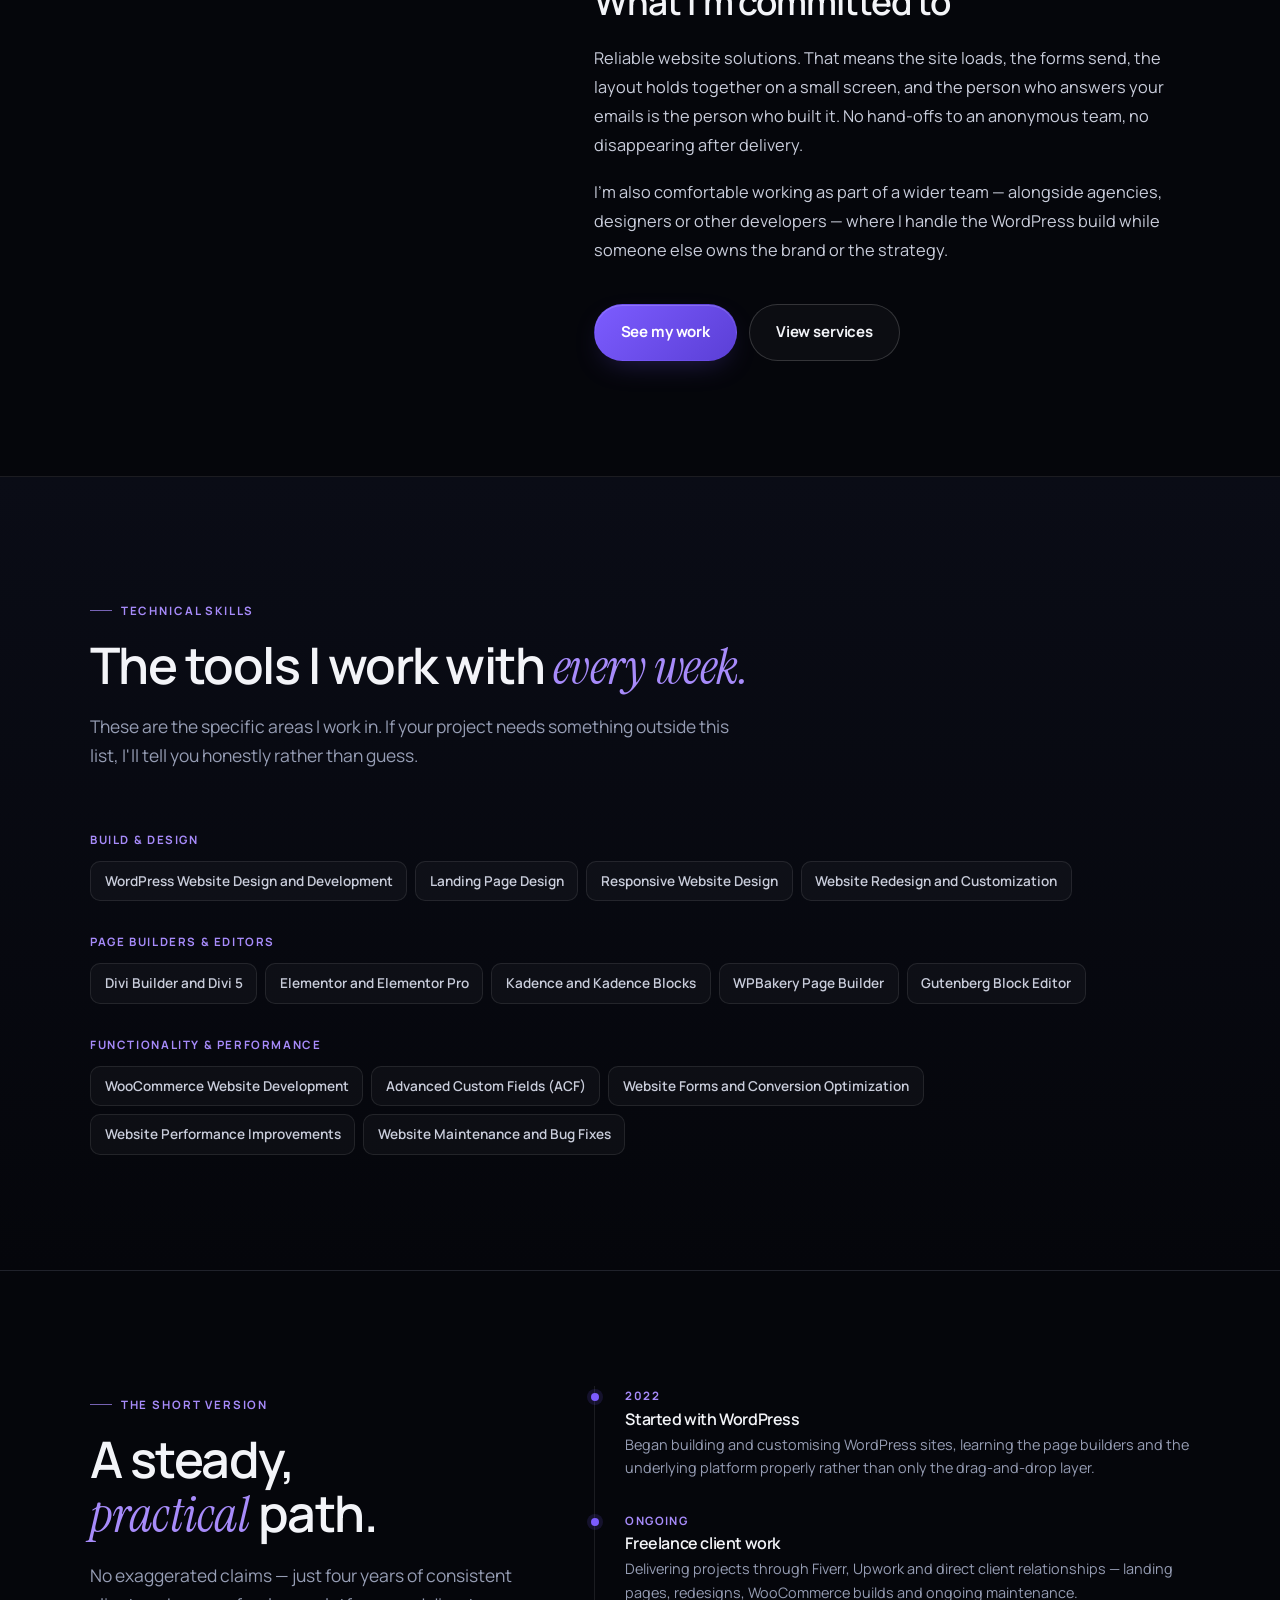
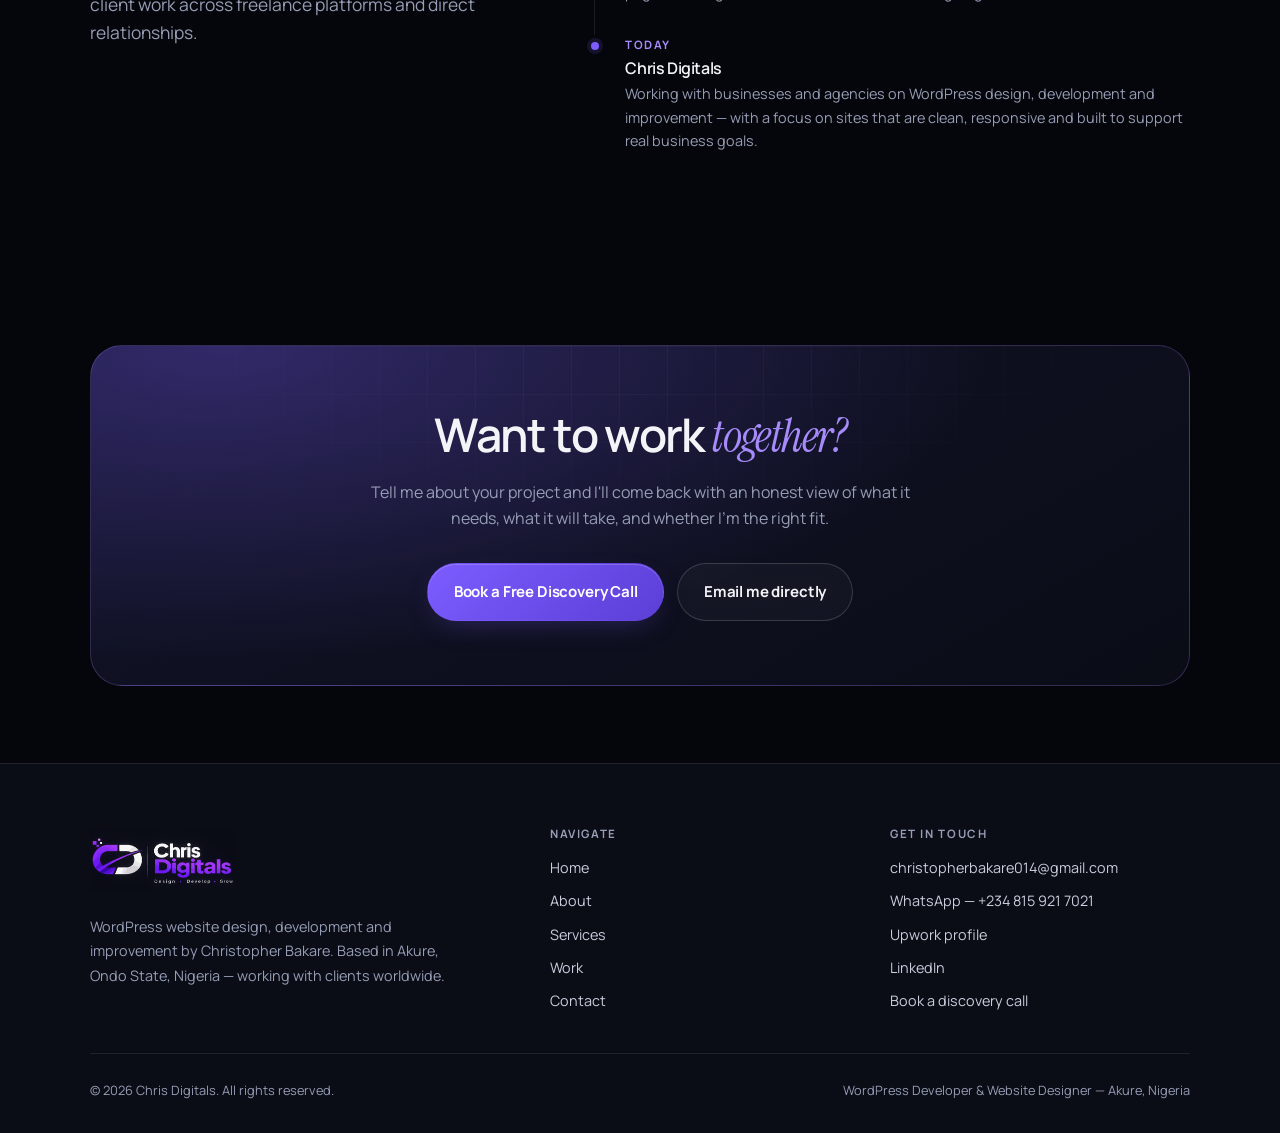
==== commit 3f3d2eaa: "Add marquee, custom cursor and hero particle animations - Tool strip: continuous marquee for the 'Wo" ====
--- a/about.html
+++ b/about.html
@@ -23,6 +23,7 @@
 <link rel="preconnect" href="https://fonts.gstatic.com" crossorigin>
 <link href="https://fonts.googleapis.com/css2?family=Manrope:wght@400;500;600;700;800&family=Instrument+Serif:ital@0;1&display=swap" rel="stylesheet">
 <link rel="stylesheet" href="assets/css/styles.css">
+<link rel="stylesheet" href="assets/css/motion.css">
 
 <script type="application/ld+json">
 {
@@ -95,6 +96,7 @@
 <main id="main">
 
   <section class="page-hero">
+    <canvas class="page-hero__particles" aria-hidden="true"></canvas>
     <div class="container">
       <div class="page-hero__inner">
         <span class="eyebrow">About me</span>
@@ -369,6 +371,7 @@
   <span class="wa-float__label">WhatsApp</span>
 </a>
 
+<script src="assets/js/motion.js" defer></script>
 <script src="assets/js/app.js" defer></script>
 </body>
 </html>
--- a/assets/css/styles.css
+++ b/assets/css/styles.css
@@ -669,8 +669,6 @@
   display: flex;
   align-items: center;
   gap: 2.5rem;
-  flex-wrap: wrap;
-  justify-content: center;
 }
 .toolstrip__label {
   font-size: 0.68rem;
@@ -679,13 +677,29 @@
   color: var(--muted);
   font-weight: 700;
   white-space: nowrap;
-}
+  flex-shrink: 0;
+}
+
+/* Marquee: two identical lists scroll as one continuous loop. */
+.toolstrip__marquee {
+  flex: 1 1 auto;
+  min-width: 0;
+  overflow: hidden;
+  -webkit-mask-image: linear-gradient(90deg, transparent 0, #000 6%, #000 94%, transparent 100%);
+  mask-image: linear-gradient(90deg, transparent 0, #000 6%, #000 94%, transparent 100%);
+}
+.toolstrip__track {
+  display: flex;
+  width: max-content;
+  animation: toolstrip-scroll 32s linear infinite;
+}
+.toolstrip__marquee:hover .toolstrip__track { animation-play-state: paused; }
 .toolstrip__list {
   display: flex;
-  flex-wrap: wrap;
+  flex-wrap: nowrap;
   gap: 0.6rem 1.9rem;
   align-items: center;
-  justify-content: center;
+  padding-right: 1.9rem;
 }
 .toolstrip__list li {
   font-size: 0.9rem;
@@ -693,8 +707,14 @@
   letter-spacing: -0.01em;
   color: rgba(255, 255, 255, 0.55);
   transition: color 0.25s var(--ease);
+  white-space: nowrap;
 }
 .toolstrip__list li:hover { color: #fff; }
+
+@keyframes toolstrip-scroll {
+  from { transform: translate3d(0, 0, 0); }
+  to   { transform: translate3d(-50%, 0, 0); }
+}
 
 /* ---------- 8. Cards / grids ---------- */
 .grid { display: grid; gap: 1.15rem; }
@@ -1593,7 +1613,7 @@
 /* ---------- 22. Floating WhatsApp button ---------- */
 .wa-float {
   position: fixed;
-  right: clamp(0.9rem, 3vw, 1.6rem);
+  left: clamp(0.9rem, 3vw, 1.6rem);
   bottom: clamp(0.9rem, 3vw, 1.6rem);
   z-index: 90;
   display: inline-flex;
--- a/assets/css/motion.css
+++ b/assets/css/motion.css
@@ -0,0 +1,129 @@
+/* ==========================================================================
+   Chris Digitals — motion layer
+   --------------------------------------------------------------------------
+   Additive animation only. Nothing here changes layout, colour, type or
+   content. Every effect is transform/opacity based and is switched off for
+   prefers-reduced-motion and for touch / coarse-pointer devices.
+   ========================================================================== */
+
+/* ---------- 1. Hero glowing particles ---------- */
+.hero__particles,
+.page-hero__particles {
+  position: absolute;
+  inset: 0;
+  width: 100%;
+  height: 100%;
+  display: block;
+  pointer-events: none;
+  z-index: 0;
+  opacity: 0;
+  transition: opacity 1.4s var(--ease);
+}
+.hero__particles.is-ready,
+.page-hero__particles.is-ready { opacity: 1; }
+
+/* Keep hero copy above the particle canvas */
+.hero .container,
+.page-hero .container { position: relative; z-index: 1; }
+
+/* ---------- 2. Custom cursor (desktop, fine pointer only) ---------- */
+.cursor-dot,
+.cursor-ring {
+  position: fixed;
+  top: 0;
+  left: 0;
+  pointer-events: none;
+  border-radius: 50%;
+  z-index: 9999;
+  opacity: 0;
+  will-change: transform;
+  transition: opacity 0.3s var(--ease),
+              width 0.28s var(--ease),
+              height 0.28s var(--ease),
+              margin 0.28s var(--ease),
+              border-color 0.28s var(--ease),
+              background-color 0.28s var(--ease);
+}
+
+.cursor-dot {
+  width: 7px;
+  height: 7px;
+  margin: -3.5px 0 0 -3.5px;
+  background: #c4b5fd;
+  box-shadow: 0 0 10px 2px rgba(124, 92, 255, 0.85),
+              0 0 24px 7px rgba(124, 92, 255, 0.32);
+}
+
+.cursor-ring {
+  width: 34px;
+  height: 34px;
+  margin: -17px 0 0 -17px;
+  border: 1px solid rgba(167, 139, 250, 0.5);
+  box-shadow: 0 0 18px rgba(124, 92, 255, 0.26),
+              inset 0 0 12px rgba(124, 92, 255, 0.1);
+}
+
+html.has-cursor .cursor-dot,
+html.has-cursor .cursor-ring { opacity: 1; }
+
+/* Expanded state over interactive elements */
+html.has-cursor.is-hovering .cursor-ring {
+  width: 58px;
+  height: 58px;
+  margin: -29px 0 0 -29px;
+  border-color: rgba(167, 139, 250, 0.9);
+  background: rgba(124, 92, 255, 0.1);
+}
+html.has-cursor.is-hovering .cursor-dot {
+  width: 4px;
+  height: 4px;
+  margin: -2px 0 0 -2px;
+}
+
+/* Hide while the pointer leaves the window */
+html.has-cursor.is-pointer-out .cursor-dot,
+html.has-cursor.is-pointer-out .cursor-ring { opacity: 0; }
+
+/* Hide the native arrow only once the custom cursor is actually running.
+   Text fields keep their I-beam so typing still feels normal. */
+html.has-cursor,
+html.has-cursor a,
+html.has-cursor button,
+html.has-cursor .btn,
+html.has-cursor .card,
+html.has-cursor .project,
+html.has-cursor .wa-float,
+html.has-cursor .toolstrip__list li { cursor: none; }
+
+html.has-cursor input,
+html.has-cursor textarea,
+html.has-cursor select { cursor: auto; }
+
+/* ---------- 3. Reduced motion: switch the whole layer off ---------- */
+@media (prefers-reduced-motion: reduce) {
+  .hero__particles,
+  .page-hero__particles { display: none !important; }
+
+  .cursor-dot,
+  .cursor-ring { display: none !important; }
+
+  /* Marquee becomes a static, fully readable row */
+  .toolstrip__track {
+    animation: none !important;
+    transform: none !important;
+    width: auto;
+  }
+  .toolstrip__marquee {
+    overflow-x: auto;
+    -webkit-mask-image: none;
+    mask-image: none;
+  }
+  .toolstrip__list { flex-wrap: wrap; }
+  .toolstrip__list[aria-hidden="true"] { display: none; }
+}
+
+/* ---------- 4. Coarse pointer / small screens: no cursor layer ---------- */
+@media (pointer: coarse) {
+  .cursor-dot,
+  .cursor-ring { display: none !important; }
+}
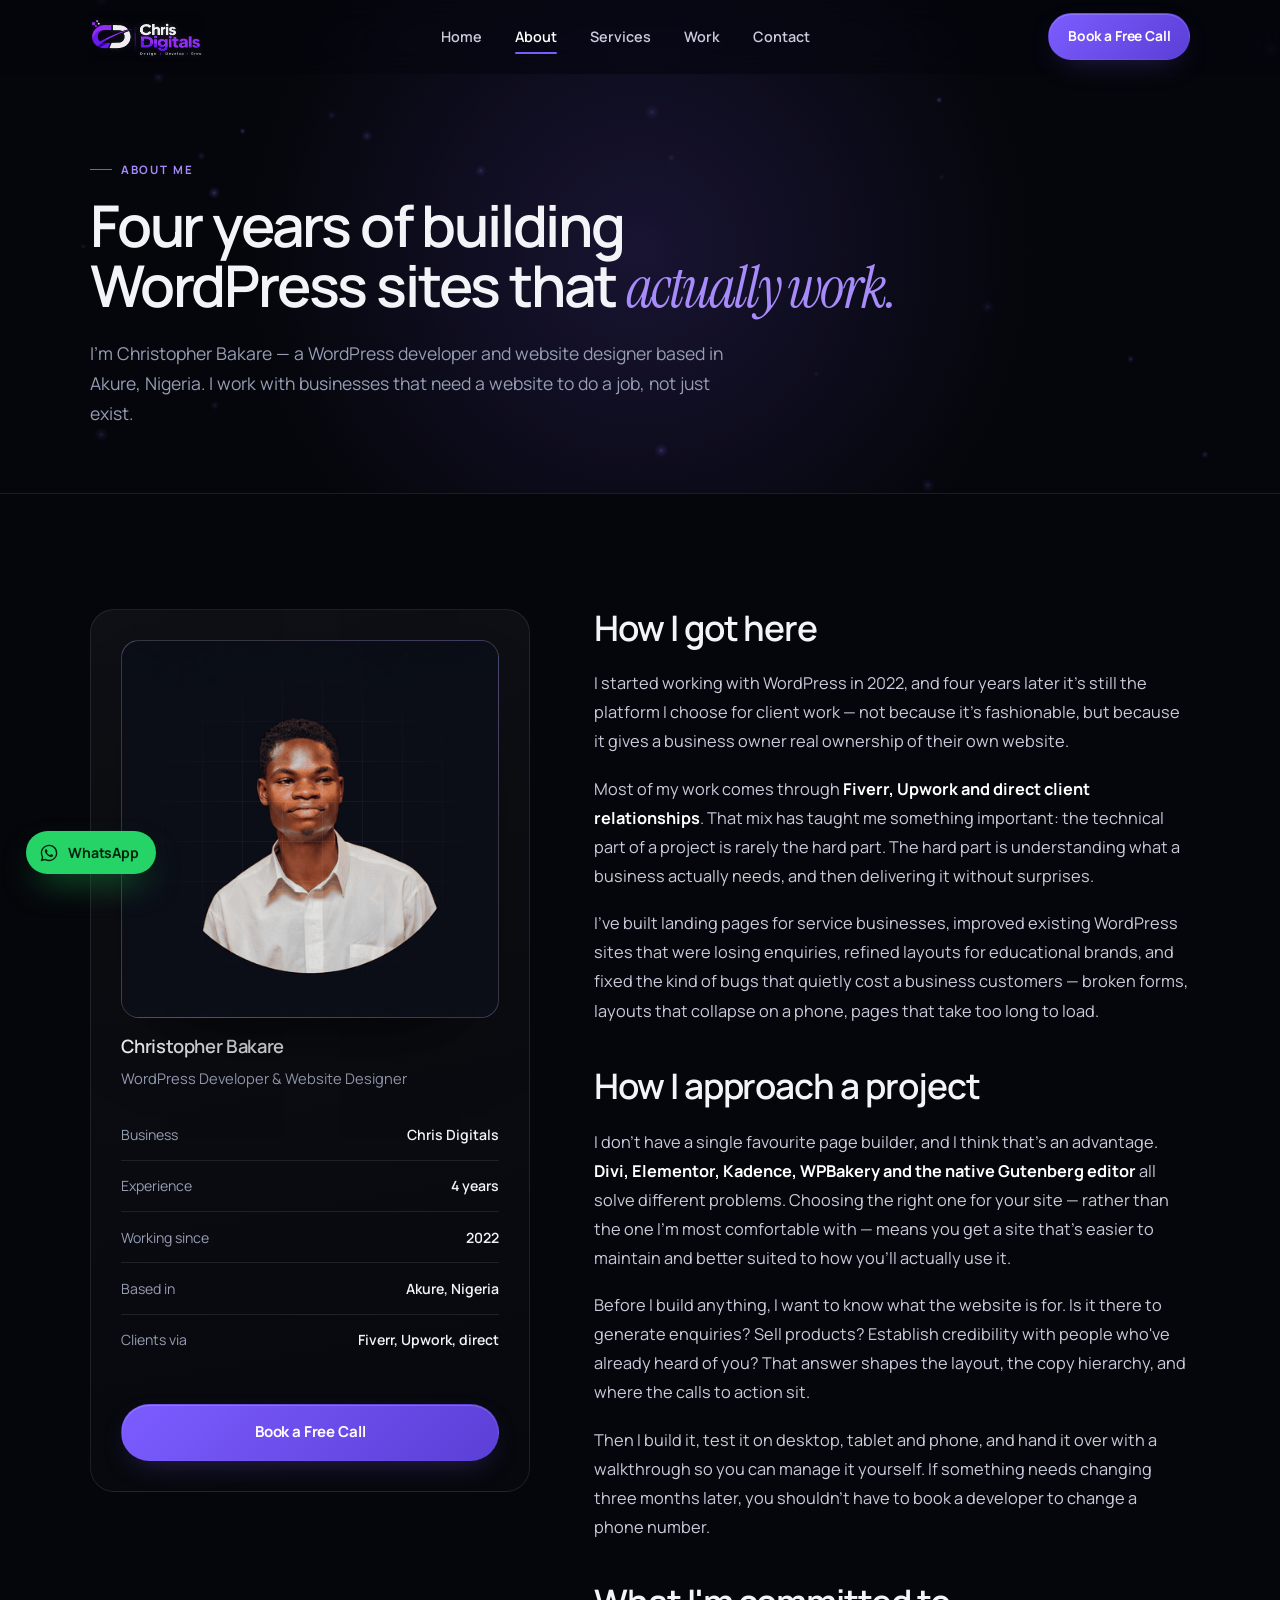
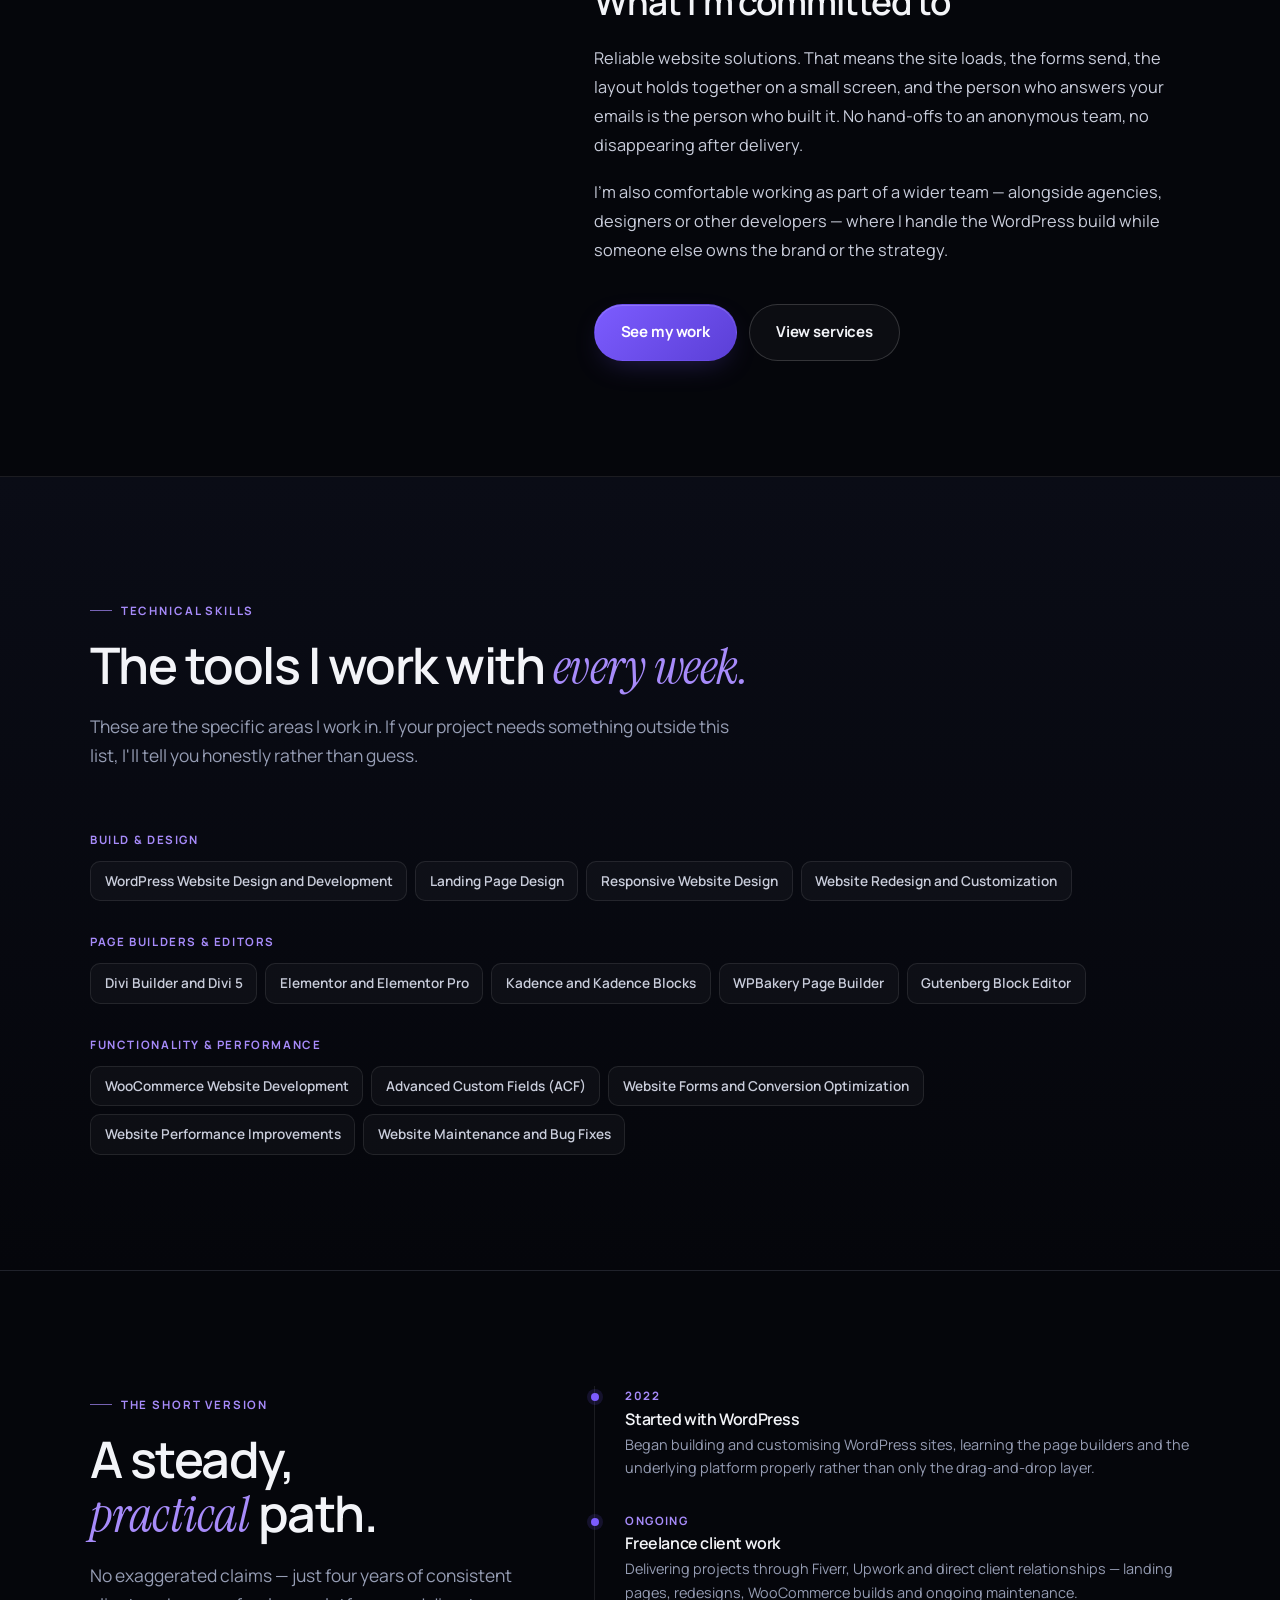
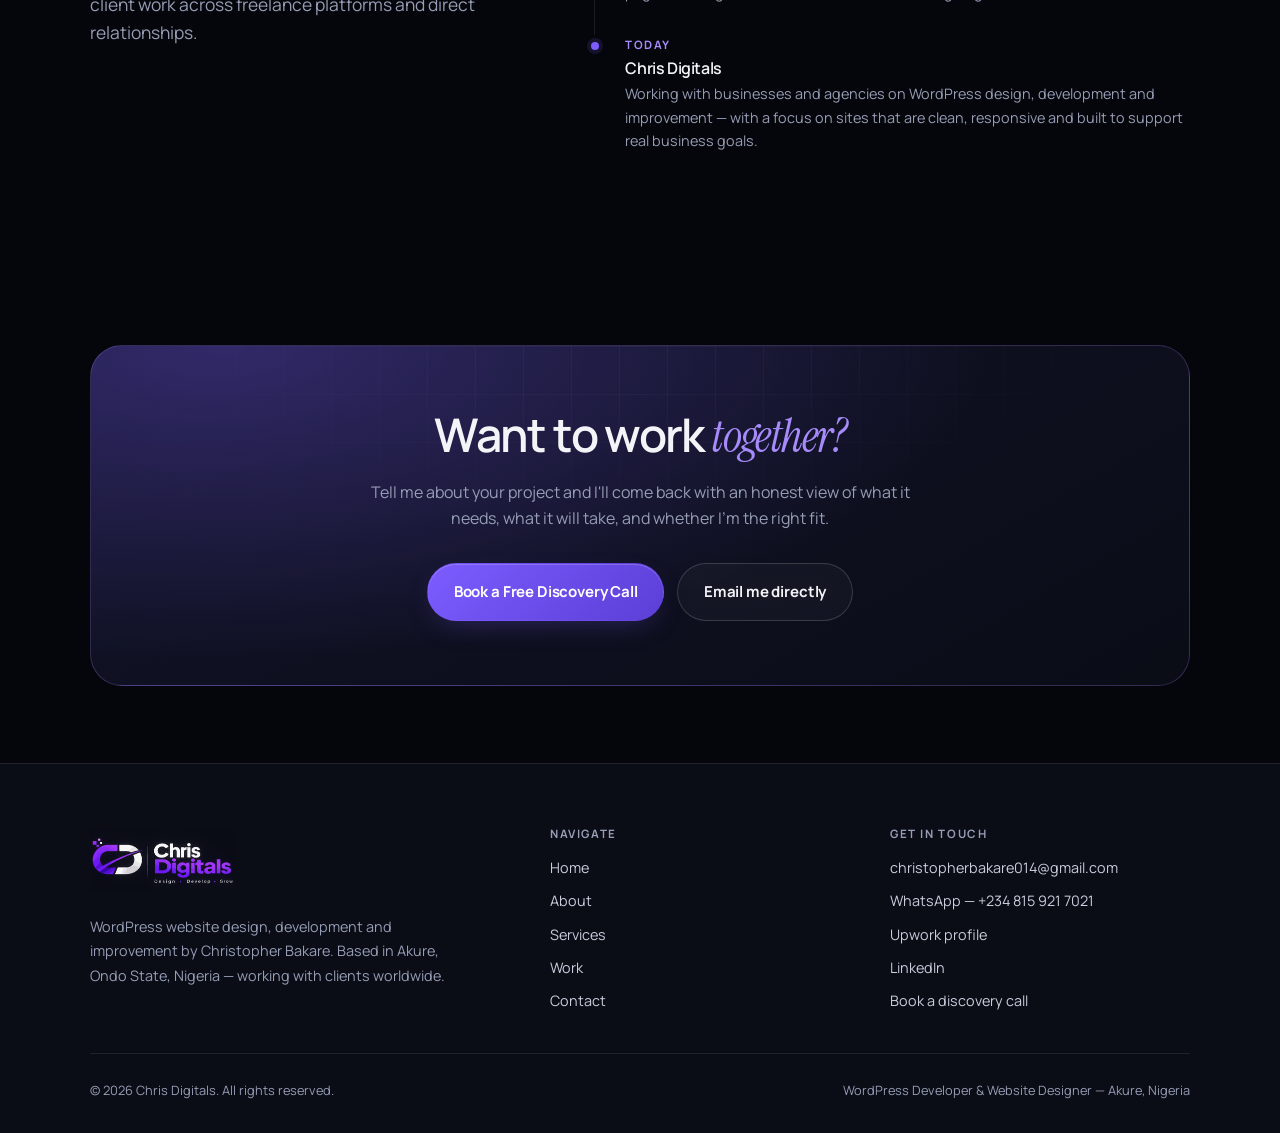
==== commit 4c3c3b6c: "Add Calendly booking, real form submission and setup guide - Replace mailto form submission with a r" ====
--- a/about.html
+++ b/about.html
@@ -76,7 +76,7 @@
       <a class="nav__link" href="contact.html">Contact</a>
     </nav>
     <div class="header__actions">
-      <a class="btn btn--primary btn--sm" href="contact.html">Book a Free Call</a>
+      <a class="btn btn--primary btn--sm" href="https://calendly.com/christopherbakare26/30min" data-calendly target="_blank" rel="noopener noreferrer">Book a Free Call</a>
       <button class="nav-toggle" type="button" aria-expanded="false" aria-controls="mobile-nav" aria-label="Open menu">
         <span></span><span></span><span></span>
       </button>
@@ -90,7 +90,7 @@
   <a href="services.html">Services</a>
   <a href="work.html">Work</a>
   <a href="contact.html">Contact</a>
-  <a class="btn btn--primary btn--block" href="contact.html">Book a Free Discovery Call</a>
+  <a class="btn btn--primary btn--block" href="https://calendly.com/christopherbakare26/30min" data-calendly target="_blank" rel="noopener noreferrer">Book a Free Discovery Call</a>
 </nav>
 
 <main id="main">
@@ -130,7 +130,7 @@
               <div class="fact"><dt>Clients via</dt><dd>Fiverr, <a href="https://www.upwork.com/freelancers/~013d6e500fb8a19889?mp_source=share" target="_blank" rel="noopener noreferrer">Upwork</a>, direct</dd></div>
             </dl>
 
-            <a class="btn btn--primary btn--block" href="contact.html" style="margin-top:1.4rem">Book a Free Call</a>
+            <a class="btn btn--primary btn--block" href="https://calendly.com/christopherbakare26/30min" data-calendly target="_blank" rel="noopener noreferrer" style="margin-top:1.4rem">Book a Free Call</a>
           </div>
         </div>
 
@@ -317,7 +317,7 @@
           it needs, what it will take, and whether I'm the right fit.
         </p>
         <div class="cta-band__actions">
-          <a class="btn btn--primary" href="contact.html">Book a Free Discovery Call</a>
+          <a class="btn btn--primary" href="https://calendly.com/christopherbakare26/30min" data-calendly target="_blank" rel="noopener noreferrer">Book a Free Discovery Call</a>
           <a class="btn btn--ghost" href="mailto:christopherbakare014@gmail.com">Email me directly</a>
         </div>
       </div>
@@ -371,6 +371,7 @@
   <span class="wa-float__label">WhatsApp</span>
 </a>
 
+<script src="assets/js/config.js" defer></script>
 <script src="assets/js/motion.js" defer></script>
 <script src="assets/js/app.js" defer></script>
 </body>
--- a/assets/css/styles.css
+++ b/assets/css/styles.css
@@ -1533,6 +1533,27 @@
 .booking-slot__title { font-size: 0.92rem; margin-bottom: 0.4rem; }
 .booking-slot__text { font-size: 0.82rem; color: var(--muted); line-height: 1.6; }
 .booking-slot iframe { width: 100%; border: 0; border-radius: 12px; min-height: 620px; }
+
+/* Calendly inline embed — matches the card radius and dark surface. */
+.booking-slot__embed { margin-top: 1rem; }
+.booking-slot__embed:empty { display: none; }
+.booking-slot__embed .calendly-inline-widget {
+  border-radius: 12px;
+  overflow: hidden;
+  background: #05060b;
+}
+
+/* Honeypot field: off-screen, never focusable, invisible to people. */
+.hp-field {
+  position: absolute !important;
+  left: -9999px !important;
+  top: auto !important;
+  width: 1px !important;
+  height: 1px !important;
+  overflow: hidden !important;
+  opacity: 0 !important;
+  pointer-events: none !important;
+}
 
 /* ---------- 19. Reveal animation ---------- */
 .reveal {
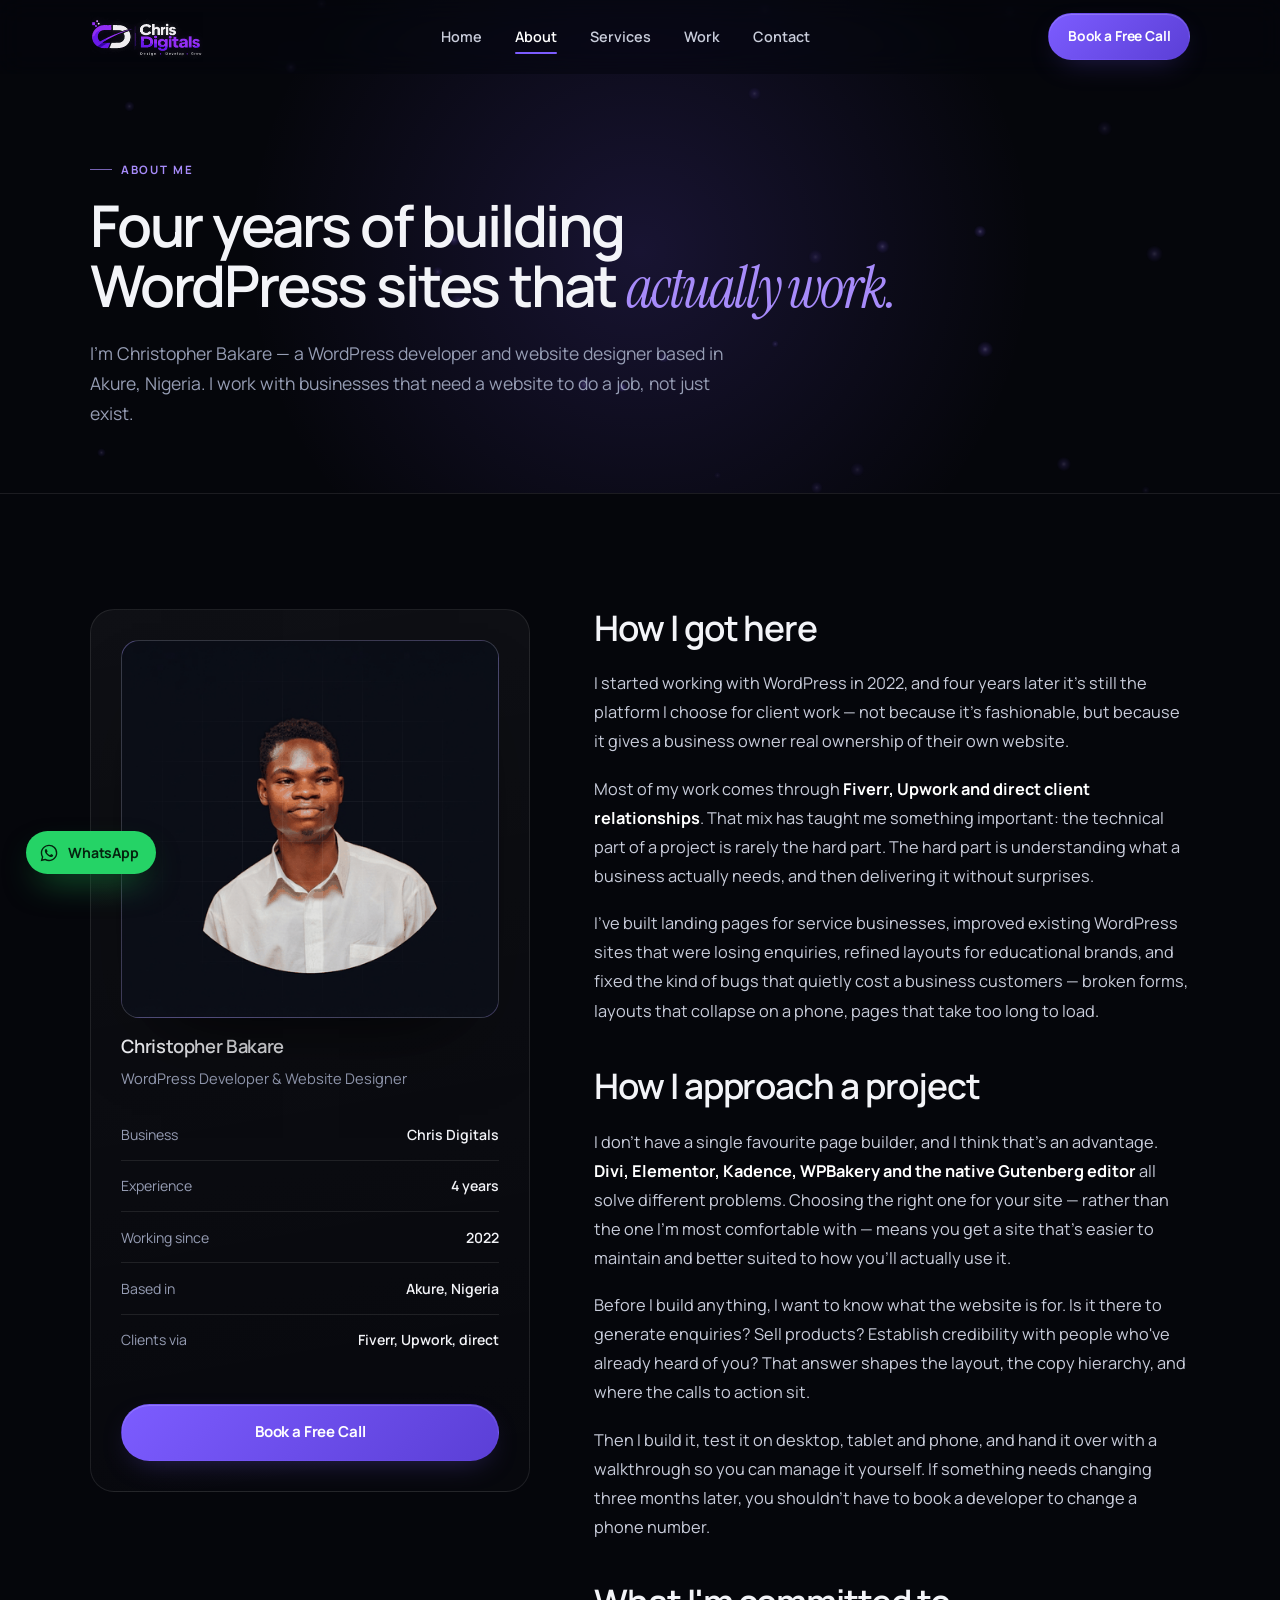
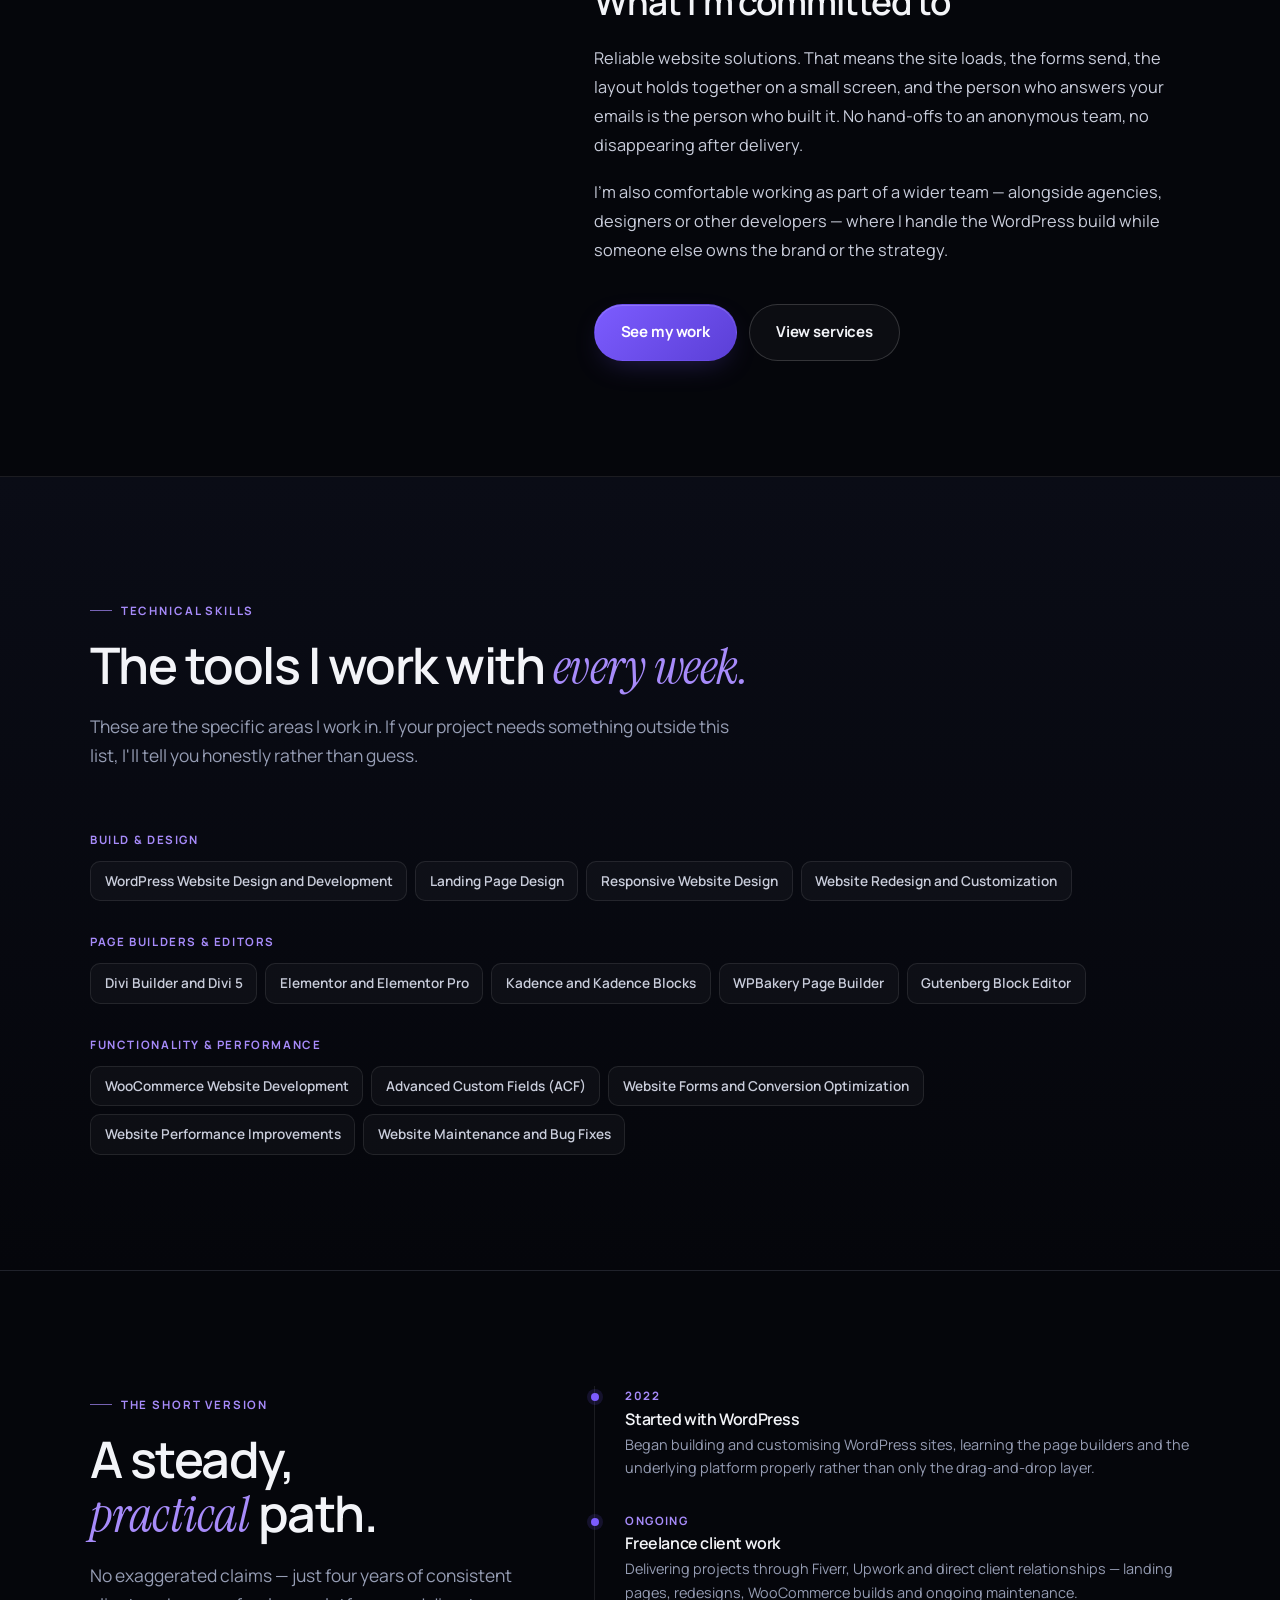
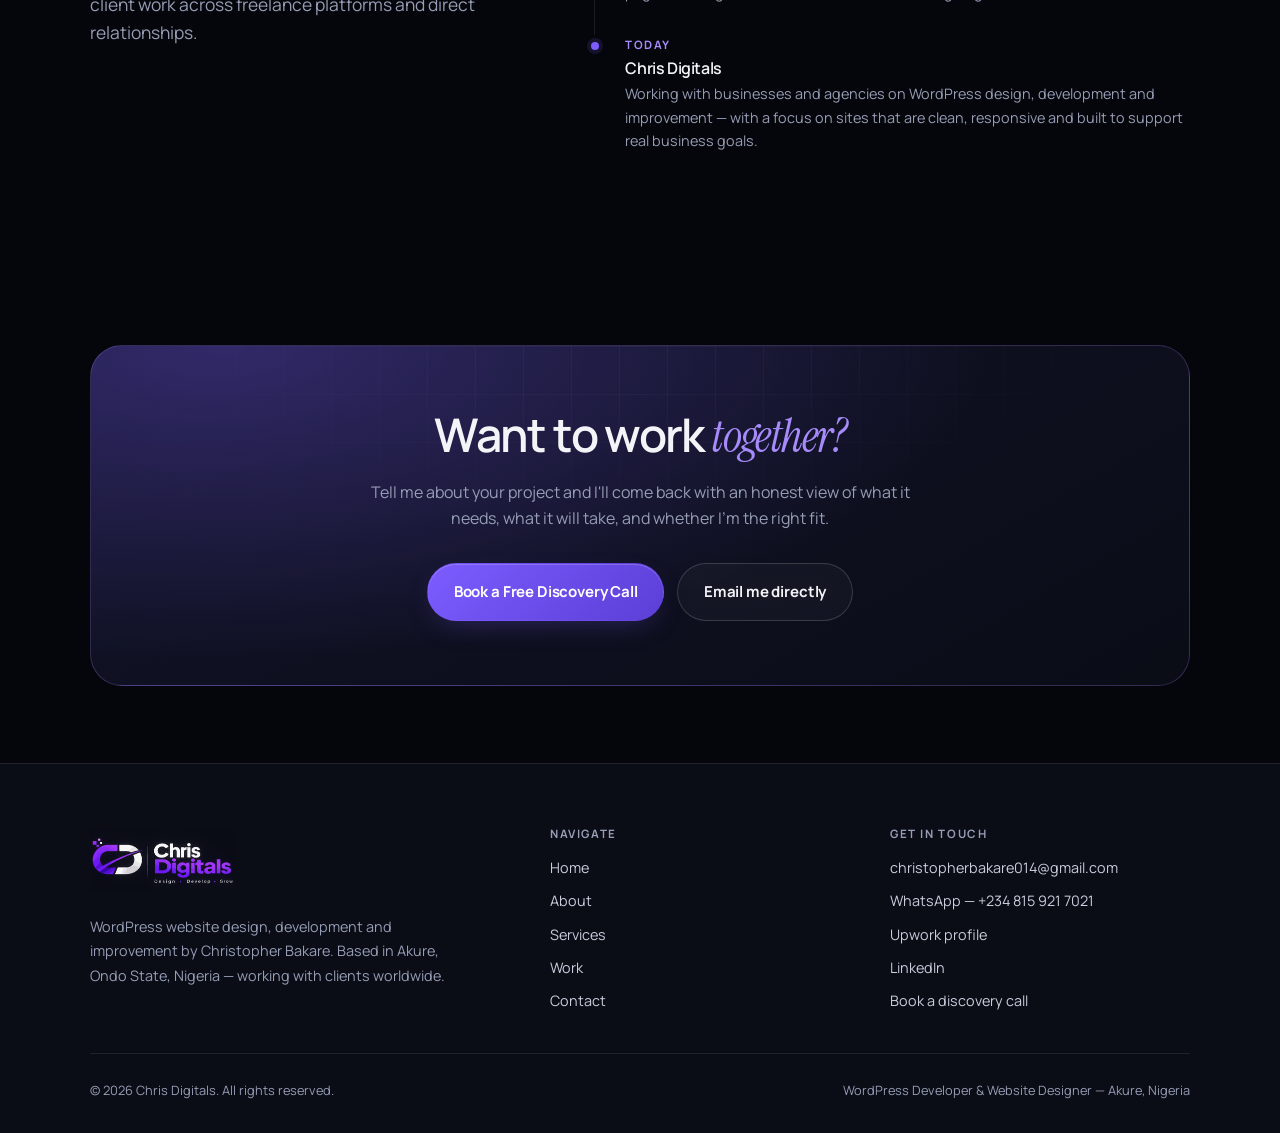
==== commit 4e047fa5: "Fix CTA destinations: booking buttons to contact page, conversation CTAs to WhatsApp" ====
--- a/about.html
+++ b/about.html
@@ -76,7 +76,7 @@
       <a class="nav__link" href="contact.html">Contact</a>
     </nav>
     <div class="header__actions">
-      <a class="btn btn--primary btn--sm" href="https://calendly.com/christopherbakare26/30min" data-calendly target="_blank" rel="noopener noreferrer">Book a Free Call</a>
+      <a class="btn btn--primary btn--sm" href="contact.html">Book a Free Call</a>
       <button class="nav-toggle" type="button" aria-expanded="false" aria-controls="mobile-nav" aria-label="Open menu">
         <span></span><span></span><span></span>
       </button>
@@ -90,7 +90,7 @@
   <a href="services.html">Services</a>
   <a href="work.html">Work</a>
   <a href="contact.html">Contact</a>
-  <a class="btn btn--primary btn--block" href="https://calendly.com/christopherbakare26/30min" data-calendly target="_blank" rel="noopener noreferrer">Book a Free Discovery Call</a>
+  <a class="btn btn--primary btn--block" href="contact.html">Book a Free Discovery Call</a>
 </nav>
 
 <main id="main">
@@ -130,7 +130,7 @@
               <div class="fact"><dt>Clients via</dt><dd>Fiverr, <a href="https://www.upwork.com/freelancers/~013d6e500fb8a19889?mp_source=share" target="_blank" rel="noopener noreferrer">Upwork</a>, direct</dd></div>
             </dl>
 
-            <a class="btn btn--primary btn--block" href="https://calendly.com/christopherbakare26/30min" data-calendly target="_blank" rel="noopener noreferrer" style="margin-top:1.4rem">Book a Free Call</a>
+            <a class="btn btn--primary btn--block" href="contact.html" style="margin-top:1.4rem">Book a Free Call</a>
           </div>
         </div>
 
@@ -317,7 +317,7 @@
           it needs, what it will take, and whether I'm the right fit.
         </p>
         <div class="cta-band__actions">
-          <a class="btn btn--primary" href="https://calendly.com/christopherbakare26/30min" data-calendly target="_blank" rel="noopener noreferrer">Book a Free Discovery Call</a>
+          <a class="btn btn--primary" href="contact.html">Book a Free Discovery Call</a>
           <a class="btn btn--ghost" href="mailto:christopherbakare014@gmail.com">Email me directly</a>
         </div>
       </div>
@@ -352,7 +352,7 @@
         <h2 class="footer__title">Get in touch</h2>
         <div class="footer__links">
           <a href="mailto:christopherbakare014@gmail.com">christopherbakare014@gmail.com</a>
-          <a href="https://wa.me/2348159217021" target="_blank" rel="noopener noreferrer">WhatsApp — +234 815 921 7021</a>
+          <a href="https://wa.me/2348159217021?text=Hello%20Chris%2C%20I%20visited%20your%20portfolio%20website%20and%20would%20like%20to%20discuss%20a%20project%20with%20you." target="_blank" rel="noopener noreferrer">WhatsApp — +234 815 921 7021</a>
           <a href="https://www.upwork.com/freelancers/~013d6e500fb8a19889?mp_source=share" target="_blank" rel="noopener noreferrer">Upwork profile</a>
           <a href="https://linkedin.com/in/christopher-bakare-b3a78736a" target="_blank" rel="noopener noreferrer">LinkedIn</a>
           <a href="contact.html">Book a discovery call</a>
@@ -366,7 +366,7 @@
   </div>
 </footer>
 
-<a class="wa-float" href="https://wa.me/2348159217021" target="_blank" rel="noopener noreferrer" aria-label="Chat with Christopher Bakare on WhatsApp">
+<a class="wa-float" href="https://wa.me/2348159217021?text=Hello%20Chris%2C%20I%20visited%20your%20portfolio%20website%20and%20would%20like%20to%20discuss%20a%20project%20with%20you." target="_blank" rel="noopener noreferrer" aria-label="Chat with Christopher Bakare on WhatsApp">
   <svg width="20" height="20" viewBox="0 0 24 24" fill="currentColor" aria-hidden="true"><path d="M12.04 2C6.58 2 2.13 6.45 2.13 11.91c0 1.75.46 3.46 1.32 4.96L2 22l5.25-1.38a9.9 9.9 0 004.79 1.22h.01c5.46 0 9.91-4.45 9.91-9.91 0-2.65-1.03-5.14-2.9-7.01A9.82 9.82 0 0012.04 2zm0 1.67c2.2 0 4.27.86 5.83 2.42a8.2 8.2 0 012.41 5.82c0 4.54-3.7 8.24-8.25 8.24a8.2 8.2 0 01-4.19-1.15l-.3-.18-3.12.82.83-3.04-.2-.31a8.19 8.19 0 01-1.26-4.38c0-4.54 3.7-8.24 8.25-8.24zM8.53 7.33c-.17 0-.44.06-.67.31-.23.25-.88.86-.88 2.1 0 1.23.9 2.42 1.03 2.59.13.17 1.75 2.8 4.23 3.81 2.06.84 2.48.67 2.93.63.45-.04 1.45-.59 1.65-1.16.2-.57.2-1.06.14-1.16-.06-.1-.23-.16-.48-.29-.25-.12-1.45-.72-1.68-.8-.23-.08-.39-.12-.56.13-.17.25-.64.8-.79.97-.14.16-.29.19-.54.06-.25-.12-1.05-.39-2-1.23-.74-.66-1.24-1.47-1.38-1.72-.14-.25-.02-.39.11-.51.11-.11.25-.29.37-.44.12-.14.16-.25.25-.41.08-.17.04-.31-.02-.44-.06-.12-.55-1.33-.76-1.82-.2-.48-.4-.42-.55-.42-.14 0-.3-.02-.46-.02z"/></svg>
   <span class="wa-float__label">WhatsApp</span>
 </a>
